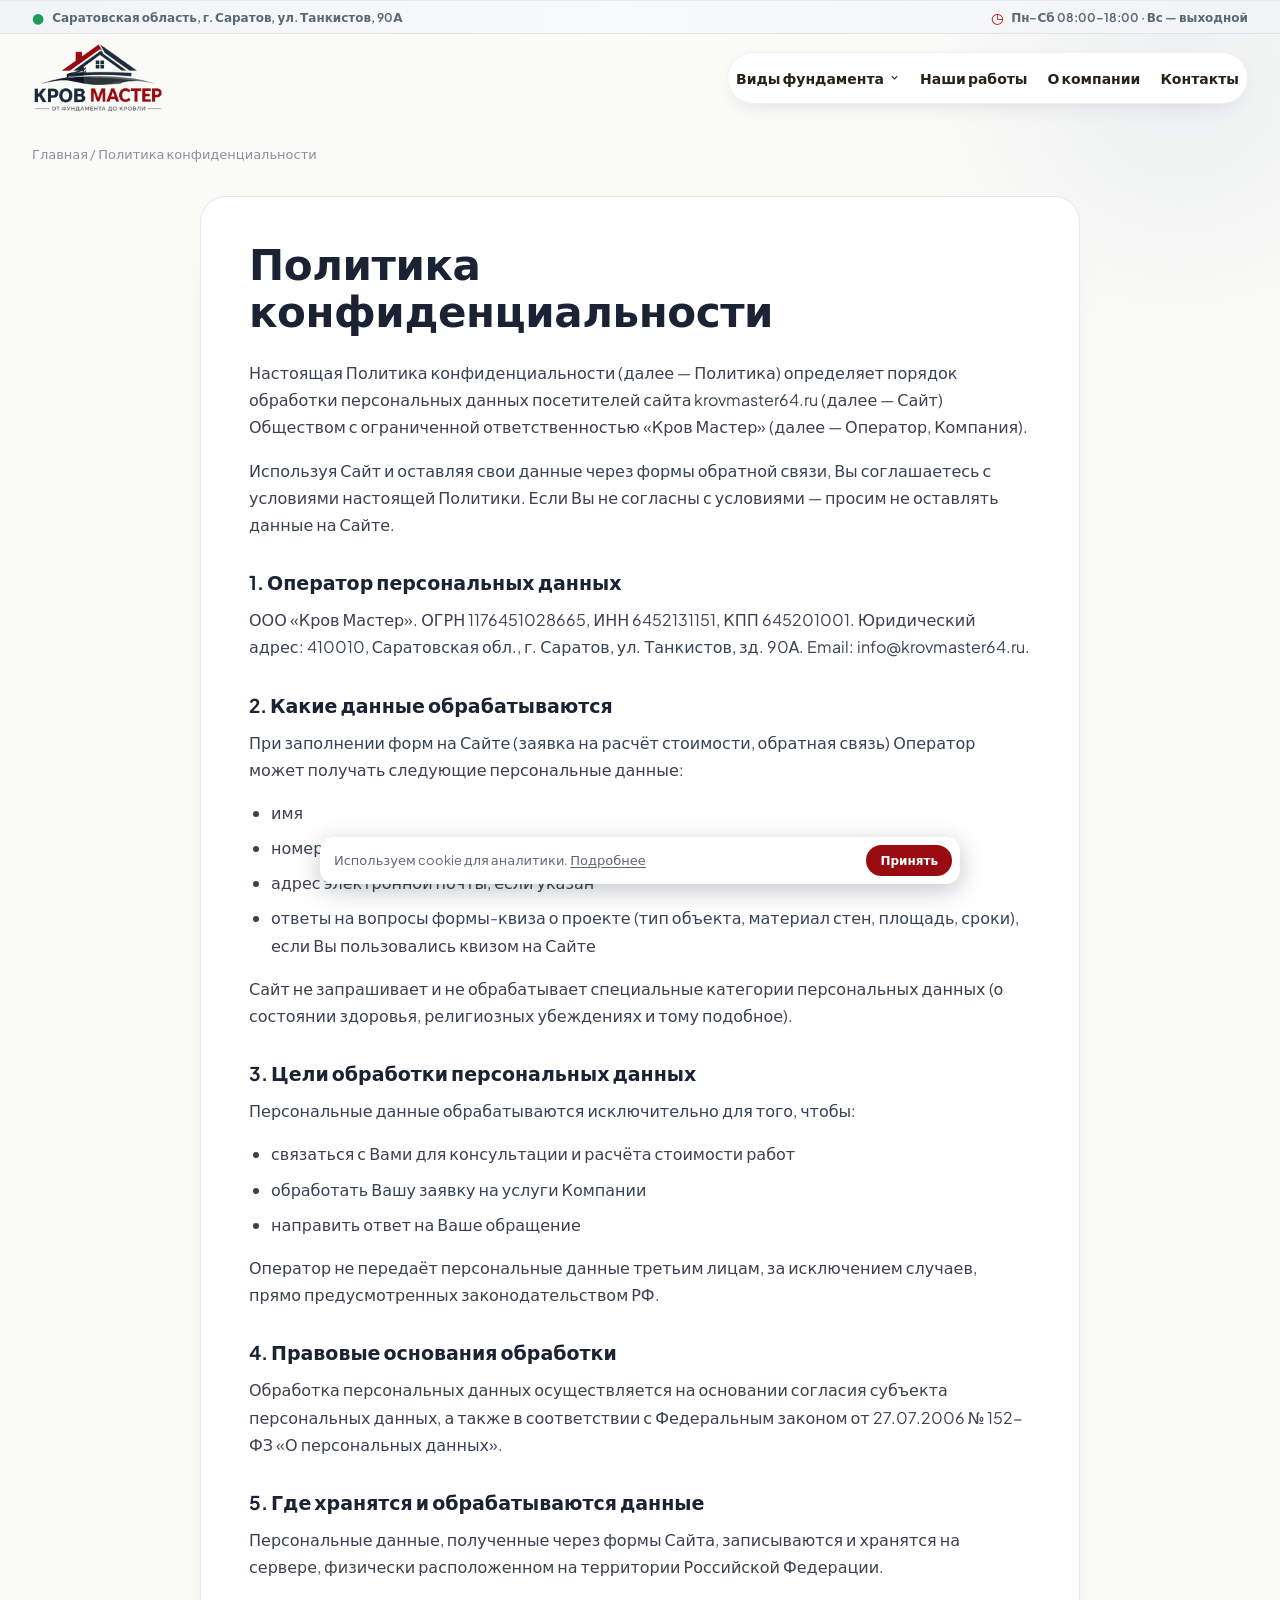
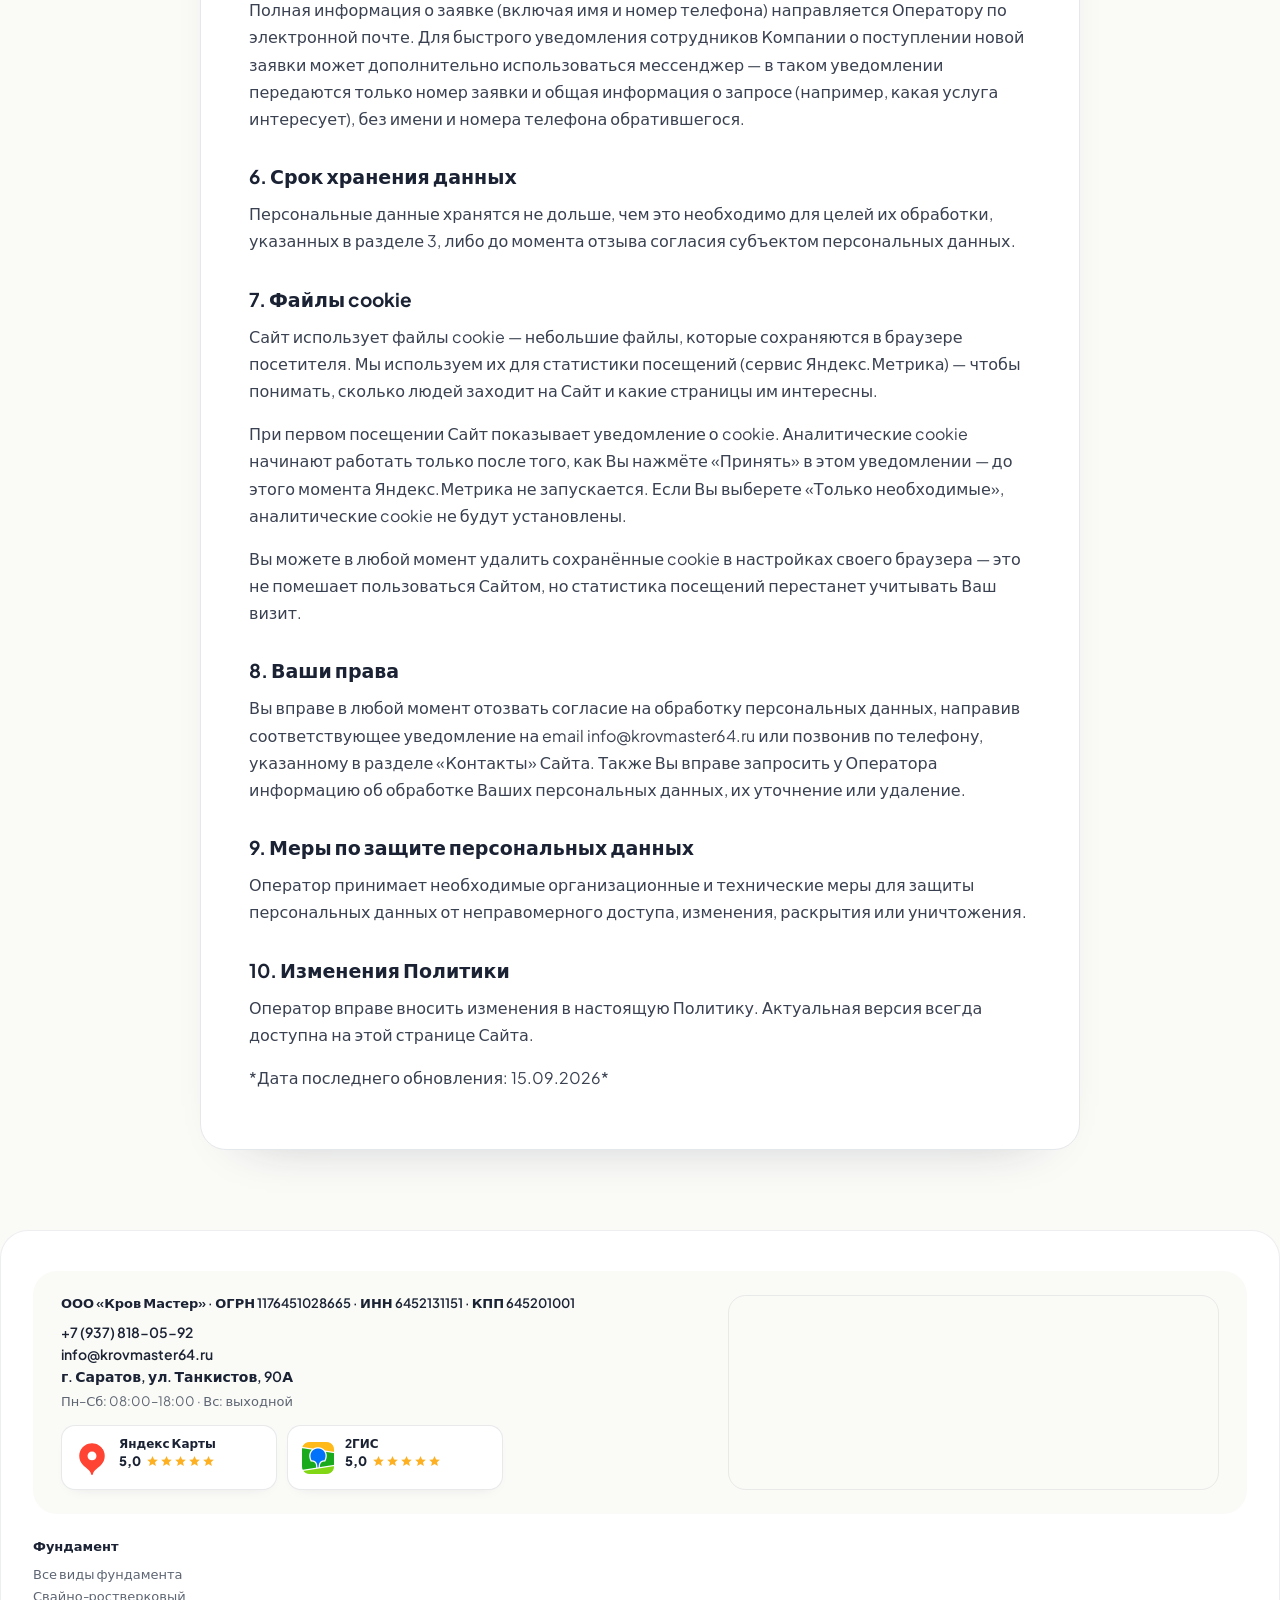
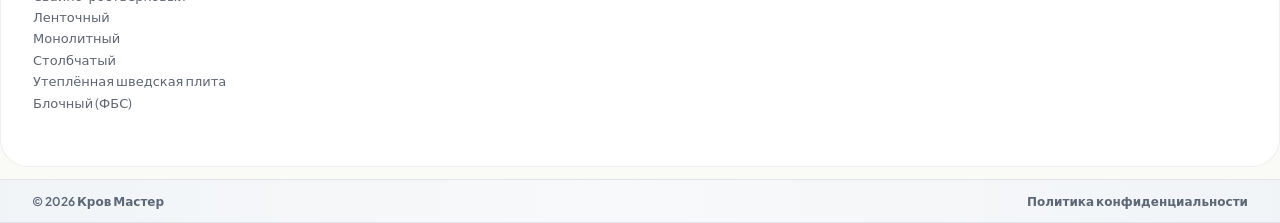
==== politika-konfidencialnosti/index.html @ d2504593 "Показать одностраничный лендинг" ====
<!doctype html>
<html lang="ru"><head><meta charset="utf-8">
<meta name="viewport" content="width=device-width, initial-scale=1">
<title>Политика конфиденциальности | Кров Мастер</title>
<meta name="description" content="Политика конфиденциальности сайта «Кров Мастер»: обработка персональных данных согласно 152-ФЗ «О персональных данных».">
<link rel="canonical" href="https://fundament-saratov.ru/politika-konfidencialnosti/">
<meta name="robots" content="noindex,follow">
<link rel="icon" href="/assets/favicon.png">
<link rel="stylesheet" href="/assets/fonts.css">
<script type="application/ld+json">{"@context": "https://schema.org", "@graph": [{"@type": "HomeAndConstructionBusiness", "@id": "https://krovmaster64.ru/#business", "name": "Кров Мастер", "legalName": "ООО «Кров Мастер»", "url": "https://krovmaster64.ru", "image": "https://krovmaster64.ru/assets/logo.png", "telephone": "+79378180592", "address": {"@type": "PostalAddress", "streetAddress": "ул. Танкистов, 90А", "addressLocality": "Саратов", "addressRegion": "Саратовская область", "postalCode": "410010", "addressCountry": "RU"}, "areaServed": [{"@type": "City", "name": "Саратов"}, {"@type": "City", "name": "Энгельс"}, {"@type": "AdministrativeArea", "name": "Саратовская область"}], "priceRange": "₽₽", "geo": {"@type": "GeoCoordinates", "latitude": 51.574918, "longitude": 46.02592}, "sameAs": ["https://yandex.ru/maps/org/krov_master/140335540246/reviews/", "https://2gis.ru/saratov/firm/70000001050272434/tab/reviews"], "aggregateRating": {"@type": "AggregateRating", "ratingValue": "5", "reviewCount": "3", "bestRating": "5"}, "openingHoursSpecification": [{"@type": "OpeningHoursSpecification", "dayOfWeek": ["Monday", "Tuesday", "Wednesday", "Thursday", "Friday", "Saturday"], "opens": "08:00", "closes": "18:00"}]}, {"@type": "WebPage", "name": "Политика конфиденциальности", "description": "Политика конфиденциальности сайта «Кров Мастер»: обработка персональных данных согласно 152-ФЗ «О персональных данных».", "url": "https://krovmaster64.ru/politika-konfidencialnosti/", "about": {"@id": "https://krovmaster64.ru/#business"}}, {"@type": "BreadcrumbList", "itemListElement": [{"@type": "ListItem", "position": 1, "name": "Главная", "item": "https://krovmaster64.ru/"}, {"@type": "ListItem", "position": 2, "name": "Политика конфиденциальности", "item": "https://krovmaster64.ru/politika-konfidencialnosti/"}]}]}</script>
<style>
  * { box-sizing: border-box; }
  html { overflow-x:hidden; }
  body { margin: 0; font-family: 'Plus Jakarta Sans', system-ui, sans-serif; background:#FAFAF7; overflow-x:hidden; position:relative; }
  a { color: #980B11; text-decoration: none; transition: color .15s ease; }
  a:hover { color: #6e090d; }
  img { max-width: 100%; }
  .reveal { opacity:0; transform:translateY(18px); transition:opacity .6s ease, transform .6s ease; }
  .reveal.is-visible { opacity:1; transform:translateY(0); }
  .wrap { max-width: 1280px; margin: 0 auto; padding: 0 32px; }
  header { position: relative; }
  .header-inner { display:flex; align-items:center; justify-content:space-between; padding:22px 0; flex-wrap:wrap; gap:16px; }
  .logo img { height:80px; width:auto; display:block; }
  .nav-pill { display:flex; align-items:center; gap:8px; background:#fff; padding:8px; border-radius:999px; box-shadow:0 8px 24px -12px rgba(28,43,62,0.18); border:1px solid rgba(28,43,62,0.06); flex-wrap:wrap; }
  .nav-links { display:flex; align-items:center; gap:22px; padding:0 18px; font-size:15px; font-weight:600; color:#2A2118; }
  .nav-links a { color:#2A2118; }
  .nav-links a.active { color:#980B11; }
  .nav-item { position:relative; padding:8px 0; }
  .nav-item > .nav-top { display:flex; align-items:center; gap:5px; cursor:default; }
  .nav-item > .nav-top svg { transition:transform .15s; }
  .nav-item:hover > .nav-top svg { transform:rotate(180deg); }
  .nav-item .dropdown { display:none; position:absolute; top:100%; margin-top:8px; left:0; background:#fff; border-radius:1.1rem; padding:10px; box-shadow:0 20px 44px -20px rgba(28,43,62,0.35); border:1px solid rgba(28,43,62,0.06); z-index:30; min-width:240px; flex-direction:column; gap:2px; }
  .nav-item::after { content:""; position:absolute; top:100%; left:0; right:0; height:8px; }
  .nav-item:hover .dropdown { display:flex; }
  .nav-item .dropdown a { padding:10px 14px; border-radius:0.7rem; font-size:14px; font-weight:500; white-space:nowrap; }
  .nav-item .dropdown a:hover { background:#F4F5F7; color:#980B11; }
  .nav-item .dropdown.wide { display:none; grid-template-columns:repeat(2, minmax(0,1fr)); min-width:440px; }
  .nav-item:hover .dropdown.wide { display:grid; }
  .cta-pill { background:#980B11; color:#fff; padding:12px 22px; border-radius:999px; font-size:14px; font-weight:700; border:none; cursor:pointer; font-family:inherit; transition:transform .15s ease, box-shadow .15s ease; }
  .cta-pill:hover { transform:translateY(-2px); box-shadow:0 10px 20px -8px rgba(152,11,17,0.5); color:#fff; }
  .cta-pill .cta-short-text { display:none; }
  .max-pill { display:inline-flex; align-items:center; justify-content:center; flex:0 0 auto; width:42px; height:42px; padding:4px; border:1px solid rgba(28,43,62,.12); border-radius:999px; background:#fff; text-decoration:none; box-shadow:0 7px 18px rgba(28,43,62,.10); transition:transform .15s ease,box-shadow .15s ease; }
  .max-pill img { display:block; width:34px; height:34px; border-radius:50%; }
  .max-pill:hover { transform:translateY(-2px); box-shadow:0 10px 22px rgba(71,26,255,.20); }
  .bg-blob { position:absolute; top:-180px; right:-160px; width:520px; height:520px; border-radius:999px; background:radial-gradient(circle, rgba(28,78,152,0.06), transparent 70%); pointer-events:none; z-index:-1; }

  .mobile-menu-btn { display:none; align-items:center; justify-content:center; width:46px; height:46px; border-radius:999px; background:#fff; border:1px solid rgba(28,43,62,0.1); box-shadow:0 8px 24px -12px rgba(28,43,62,0.18); color:#1A2233; cursor:pointer; flex-shrink:0; }
  .mobile-menu-btn .icon-close { display:none; }
  .mobile-menu-btn.open .icon-burger { display:none; }
  .mobile-menu-btn.open .icon-close { display:block; }
  .mobile-menu { display:none; }
  .mobile-menu.open { display:block; }
  .mobile-menu-inner { background:#fff; border-radius:1.25rem; margin-top:12px; padding:10px; box-shadow:0 20px 44px -20px rgba(28,43,62,0.35); border:1px solid rgba(28,43,62,0.06); max-height:70vh; overflow-y:auto; }
  .mobile-menu-inner > a { display:block; padding:14px 16px; font-size:15px; font-weight:600; color:#1A2233; border-radius:0.8rem; }
  .mobile-menu-inner > a.active { color:#980B11; }
  .mobile-menu-inner details { border-radius:0.8rem; }
  .mobile-menu-inner summary { display:flex; align-items:center; justify-content:space-between; padding:14px 16px; font-size:15px; font-weight:600; color:#1A2233; cursor:pointer; list-style:none; }
  .mobile-menu-inner summary::-webkit-details-marker { display:none; }
  .mobile-menu-inner summary svg { transition:transform .15s; flex-shrink:0; }
  .mobile-menu-inner details[open] summary svg { transform:rotate(180deg); }
  .mobile-submenu { display:flex; flex-direction:column; padding:0 8px 8px 16px; }
  .mobile-submenu a { display:block; padding:11px 12px; font-size:14px; font-weight:500; color:#5D6572; border-radius:0.7rem; }
  .mobile-submenu a.active { color:#980B11; }
  .mobile-cta { display:block; margin-top:8px; padding:14px 16px; text-align:center; background:#980B11; color:#fff; border-radius:0.8rem; font-size:15px; font-weight:700; }
  .mobile-max-cta { display:flex; align-items:center; justify-content:center; gap:9px; margin-top:8px; padding:11px 16px; text-align:center; background:#1C2B3E; color:#fff; border-radius:.8rem; font-size:15px; font-weight:700; }
  .mobile-max-cta img { width:30px; height:30px; border-radius:50%; }
  footer.wrap { background:#fff; border:1px solid rgba(28,43,62,0.08); border-radius:2rem; padding:40px 32px 24px; margin-top:80px; margin-bottom:0; max-width:1280px; }
  .footer-cols { display:grid; grid-template-columns:repeat(4, minmax(0,1fr)); gap:28px 24px; margin-bottom:28px; }
  .footer-col h4 { font-size:13px; font-weight:700; color:#1A2233; margin:0 0 10px; }
  .footer-col a { display:block; font-size:13px; line-height:1.65; color:#5D6572; text-decoration:none; }
  .footer-col a:hover { color:#980B11; }
  .footer-card { display:grid; grid-template-columns:1.3fr 1fr; gap:28px; align-items:stretch; background:#FAFAF7; border-radius:1.5rem; padding:24px 28px; margin-bottom:24px; }
  .footer-card-info .req { font-size:13px; font-weight:600; color:#1A2233; margin:0 0 12px; }
  .footer-card-info .contact-line { display:block; font-size:14px; font-weight:600; color:#1A2233; margin-bottom:4px; text-decoration:none; }
  .footer-card-info .contact-line:hover { color:#980B11; }
  .max-contact-line { display:inline-flex; align-items:center; gap:9px; min-height:38px; margin-top:8px; padding:6px 13px 6px 7px; border:1px solid #DDE2E7; border-radius:999px; background:#fff; color:#1A2233; font-size:13px; font-weight:750; text-decoration:none; }
  .max-contact-line img { display:block; width:28px; height:28px; border-radius:50%; }
  .max-contact-line:hover { border-color:#AEB7C1; color:#1A2233; transform:translateY(-1px); }
  .footer-card-info .hours { font-size:13px; color:#5D6572; margin-top:8px; }
  .footer-contact-cta { display:inline-flex; align-items:center; justify-content:center; min-height:48px; margin-top:18px; padding:0 24px; border:0; border-radius:999px; background:#980B11; color:#fff; font-size:14px; font-weight:750; font-family:inherit; cursor:pointer; box-shadow:0 12px 24px -14px rgba(152,11,17,.55); transition:transform .15s ease, box-shadow .15s ease; }
  .footer-contact-cta:hover { transform:translateY(-2px); box-shadow:0 16px 28px -14px rgba(152,11,17,.7); }
  .contacts-footer-only footer.wrap { margin-top:34px; }
  .footer-map { border-radius:1.1rem; overflow:hidden; min-height:150px; border:1px solid rgba(28,43,62,0.08); }
  .footer-map iframe { width:100%; height:100%; min-height:150px; border:0; display:block; border-radius:1.1rem; }
  .footer-bottom { width:100%; margin-top:12px; background:linear-gradient(90deg,#F1F4F7 0%,#F8F9FA 48%,#F1F4F7 100%); border-top:1px solid #E1E5E9; border-bottom:1px solid #E1E5E9; color:#5D6877; font-size:12px; font-weight:650; }
  .footer-bottom-inner { display:flex; align-items:center; justify-content:space-between; flex-wrap:wrap; gap:12px; min-height:42px; padding-top:10px; padding-bottom:10px; }
  .footer-bottom a { color:#5D6877; }
  .footer-bottom a:hover { color:#980B11; }

  .trust-chips { display:flex; flex-wrap:wrap; gap:10px; margin-top:14px; }
  .trust-chip { display:inline-flex; align-items:center; gap:10px; background:#fff; border:1px solid rgba(28,43,62,0.1); border-radius:14px; padding:9px 16px; color:#1A2233; box-shadow:0 6px 16px -12px rgba(28,43,62,0.18); transition:transform .15s ease, border-color .15s ease, box-shadow .15s ease; }
  .trust-chip:hover { transform:translateY(-2px); border-color:rgba(28,43,62,0.22); box-shadow:0 10px 22px -14px rgba(28,43,62,0.25); color:#1A2233; }
  .trust-chip .tc-icon { flex-shrink:0; display:flex; }
  .trust-chip .tc-info { display:flex; flex-direction:column; gap:3px; }
  .trust-chip .tc-stars { display:flex; gap:1px; color:#FDB022; }
  .trust-chip .tc-rating { font-size:12.5px; color:#5D6572; white-space:nowrap; }
  .trust-chip .tc-rating b { color:#1A2233; font-weight:800; font-size:13px; }
  .footer-card-info .trust-chips { margin-top:16px; }

  .home-section { padding:56px 0; }
  .home-section h2 { font-size:32px; color:#1A2233; margin:0 0 10px; font-weight:800; text-align:center; }
  .home-section > p { color:#5D6572; font-size:16px; margin:0 0 32px; text-align:center; }
  .home-section .hero-actions { justify-content:center; margin-top:24px; }
  .adv-grid { grid-template-columns:repeat(3, minmax(0,1fr)); }
  .steps { display:grid; grid-template-columns:repeat(5, minmax(0,1fr)); gap:16px; }
  .step { background:#fff; border-radius:1.5rem; padding:22px 18px; box-shadow:0 16px 36px -24px rgba(28,43,62,0.25); border:1px solid rgba(28,43,62,0.05); }
  .step-num { font-size:26px; font-weight:800; color:#980B11; margin-bottom:8px; }
  .step-title { font-weight:700; color:#1A2233; font-size:15px; margin-bottom:6px; }
  .step-desc { color:#5D6572; font-size:13px; line-height:1.5; }
  .home-faq .faq-item { max-width:800px; margin-left:auto; margin-right:auto; }
  @media (max-width:1100px) { .adv-grid { grid-template-columns:repeat(2, minmax(0,1fr)); } .steps { grid-template-columns:repeat(3, minmax(0,1fr)); } }
  @media (max-width:560px) { .adv-grid { grid-template-columns:1fr; } .steps { grid-template-columns:1fr; } }

  .reviews-section { padding:24px 0 8px; }
  .reviews-section h2 { font-size:26px; color:#1A2233; font-weight:800; margin:0 0 8px; }
  .reviews-section .lead { margin-bottom:24px; }
  .reviews-grid { display:grid; grid-template-columns:repeat(3, minmax(0,1fr)); gap:20px; }
  .review-card { background:#fff; border-radius:1.5rem; padding:24px; box-shadow:0 16px 36px -24px rgba(28,43,62,0.25); display:flex; flex-direction:column; gap:12px; }
  .review-stars { display:flex; gap:2px; color:#FDB022; }
  .review-text { font-size:14.5px; line-height:1.65; color:#3A4150; margin:0; flex:1; }
  .review-meta { font-size:12.5px; color:#8991A0; }
  .review-meta a { color:#8991A0; text-decoration:underline; }
  .review-meta a:hover { color:#980B11; }

  .review-bottom { display:flex; flex-direction:column; gap:8px; margin-top:auto; padding:12px; border:0; border-radius:14px; background:#F4F6F8; }
  .review-rating-line { display:flex; align-items:center; justify-content:space-between; flex-wrap:nowrap; gap:8px; }
  .review-rating-line .review-stars { display:flex; flex:0 0 auto; }
  .review-meta { display:flex; flex-direction:row; align-items:center; justify-content:space-between; flex-wrap:wrap; gap:6px 12px; font-size:12.5px; color:#8991A0; }
  .review-author-row { display:flex; align-items:center; flex-wrap:wrap; gap:8px; }
  .review-date { display:block; color:#8991A0; font-size:11px; }
  .review-source { display:inline-flex; align-items:center; gap:6px; padding:0; border:0; background:transparent; color:#667080; font-size:11px; font-weight:700; line-height:1; text-decoration:none; white-space:nowrap; }
  .review-source::before { content:""; width:22px; height:22px; flex:0 0 22px; background-position:center; background-repeat:no-repeat; background-size:contain; }
  .review-source[href*="yandex.ru"]::before { background-image:url("/assets/yandex-maps.svg"); }
  .review-source[href*="2gis.ru"]::before { background-image:url("/assets/2gis.png"); }
  @media (max-width:900px) { .footer-cols { grid-template-columns:repeat(2, minmax(0,1fr)); } .footer-card { grid-template-columns:1fr; } .reviews-grid { grid-template-columns:1fr; } }
  @media (max-width:520px) { .footer-cols { grid-template-columns:1fr; } }

  .breadcrumb { font-size:13px; color:#8991A0; margin-top:24px; }
  .breadcrumb a { color:#8991A0; }
  .breadcrumb a:hover { color:#980B11; }

  .svc-hero { display:flex; gap:48px; padding:32px 0 56px; align-items:center; flex-wrap:wrap; }
  .svc-hero-copy { flex:1 1 440px; }

  .home-hero-full { position:relative; width:100%; height:640px; overflow:hidden; display:flex; align-items:center; }
  .home-hero-full .hhf-bg { position:absolute; inset:0; width:100%; height:100%; object-fit:cover; margin:0; }
  .home-hero-full .hhf-scrim { position:absolute; inset:0; background:linear-gradient(100deg, rgba(20,27,38,0.94) 0%, rgba(20,27,38,0.82) 32%, rgba(20,27,38,0.35) 62%, rgba(20,27,38,0.05) 85%); }
  .home-hero-full .hhf-inner { position:relative; z-index:2; max-width:1280px; margin:0 auto; padding:0 32px; width:100%; }
  .home-hero-full .badge { background:rgba(255,255,255,0.12); border:1px solid rgba(255,255,255,0.25); color:#fff; box-shadow:none; }
  .home-hero-full h1 { color:#fff; font-size:52px; max-width:640px; }
  .home-hero-full .lead { color:rgba(255,255,255,0.78); max-width:460px; }
  .home-hero-full .hero-actions { margin-bottom:24px; }
  .home-hero-full .btn-primary { background:#980B11; box-shadow:0 16px 30px -12px rgba(152,11,17,0.5); }
  .home-hero-full .btn-secondary { background:rgba(255,255,255,0.1); color:#fff; border:1px solid rgba(255,255,255,0.35); }
  .home-hero-full .btn-secondary:hover { border-color:#fff; color:#fff; }
  .home-hero-full .trust-chip { background:rgba(255,255,255,0.1); border:1px solid rgba(255,255,255,0.25); color:#fff; box-shadow:none; }
  .home-hero-full .trust-chip:hover { border-color:rgba(255,255,255,0.4); box-shadow:none; color:#fff; }
  .home-hero-full .trust-chip .tc-rating { color:rgba(255,255,255,0.75); }
  .home-hero-full .trust-chip .tc-rating b { color:#fff; }
  @media (max-width:900px) { .home-hero-full h1 { font-size:38px; } }
  @media (max-width:700px) {
    .home-hero-full { height:auto; }
    .home-hero-full .hhf-inner { padding:40px 20px; }
    .home-hero-full .hhf-scrim { background:linear-gradient(180deg, rgba(20,27,38,0.55) 0%, rgba(20,27,38,0.88) 42%, rgba(20,27,38,0.97) 100%); }
    .home-hero-full h1 { max-width:100%; }
    .home-hero-full .lead { max-width:100%; }
  }
  .services { padding:70px 0 90px; }
  .services h2 { font-size:32px; color:#1A2233; margin:0 0 10px 0; font-weight:800; text-align:center; }
  .services > p { color:#5D6572; font-size:16px; margin:0 0 36px; text-align:center; }
  .cards { display:grid; grid-template-columns:repeat(4, minmax(0,1fr)); gap:20px; }
  .card { background:#fff; border-radius:1.75rem; padding:28px 24px; min-height:184px; display:flex; flex-direction:column; justify-content:space-between; box-shadow:0 16px 40px -24px rgba(28,43,62,0.25); border:1px solid rgba(28,43,62,0.05); }
  a.card { color:inherit; transition:transform .15s ease, box-shadow .15s ease; }
  a.card:hover { transform:translateY(-3px); box-shadow:0 20px 46px -20px rgba(28,43,62,0.32); color:inherit; }
  .icon-box { width:44px; height:44px; border-radius:14px; display:flex; align-items:center; justify-content:center; }
  .card-title { font-weight:700; color:#1A2233; font-size:17px; margin-bottom:4px; }
  .card-desc { color:#5D6572; font-size:13px; }
  @media (max-width:900px) { .cards { grid-template-columns:repeat(2, minmax(0,1fr)); } }
  @media (max-width:560px) { .cards { grid-template-columns:1fr; } }
  .badge { display:inline-flex; align-items:center; gap:8px; padding:8px 18px; border-radius:999px; background:#fff; box-shadow:0 6px 16px -8px rgba(28,43,62,0.15); font-size:13px; font-weight:700; color:#980B11; margin-bottom:22px; }
  h1 { font-size:42px; line-height:1.12; color:#1A2233; font-weight:800; margin:0 0 18px 0; letter-spacing:-0.01em; }
  .lead { font-size:17px; line-height:1.6; color:#5D6572; max-width:480px; margin:0 0 28px 0; }
  .svc-hero-media { flex:1 1 380px; }
  .photo-card { padding:10px; background:#fff; border-radius:2rem; box-shadow:0 30px 60px -24px rgba(28,43,62,0.25); }
  .photo-card img { border-radius:calc(2rem - 6px); width:100%; height:320px; object-fit:cover; display:block; }
  .hero-actions { display:flex; align-items:center; gap:16px; flex-wrap:wrap; }
  .btn-primary { display:flex; align-items:center; gap:12px; background:#1C2B3E; color:#fff; border:none; padding:16px 30px; border-radius:999px; font-size:16px; font-weight:700; font-family:inherit; cursor:pointer; box-shadow:0 16px 30px -12px rgba(28,43,62,0.4); transition:transform .15s ease, box-shadow .15s ease; }
  .btn-primary:hover { transform:translateY(-2px); box-shadow:0 20px 36px -14px rgba(28,43,62,0.5); color:#fff; }
  .btn-secondary { display:flex; align-items:center; gap:10px; background:#fff; color:#1A2233; border:1px solid rgba(28,43,62,0.12); padding:16px 26px; border-radius:999px; font-size:16px; font-weight:600; font-family:inherit; cursor:pointer; transition:transform .15s ease, border-color .15s ease; }
  .btn-secondary:hover { transform:translateY(-2px); border-color:#980B11; color:#1A2233; }

  .content { max-width:800px; margin:0 auto; padding:8px 0 40px; }
  .content h2 { font-size:26px; color:#1A2233; font-weight:800; margin:44px 0 16px; }
  .content h3 { font-size:19px; color:#1A2233; font-weight:700; margin:32px 0 12px; }
  .content p { font-size:16px; line-height:1.7; color:#3A4150; margin:0 0 16px; }
  .content b { color:#1A2233; }
  .content ol, .content ul { padding-left:22px; margin:0 0 16px; }
  .content li { font-size:16px; line-height:1.7; color:#3A4150; margin-bottom:8px; }

  .tbl-wrap { overflow-x:auto; margin:0 0 20px; border-radius:1rem; box-shadow:0 12px 30px -20px rgba(28,43,62,0.3); }
  table { width:100%; border-collapse:collapse; background:#fff; font-size:15px; }
  th { background:#1C2B3E; color:#fff; text-align:left; padding:12px 16px; font-weight:600; }
  td { padding:11px 16px; border-bottom:1px solid rgba(28,43,62,0.08); color:#3A4150; }
  tr:last-child td { border-bottom:none; }

  .faq-item { background:#fff; border-radius:1.1rem; padding:20px 24px; margin-bottom:12px; box-shadow:0 10px 26px -20px rgba(28,43,62,0.25); transition:transform .15s ease, box-shadow .15s ease; }
  .faq-item:hover { transform:translateY(-2px); box-shadow:0 14px 30px -18px rgba(28,43,62,0.35); }
  .faq-q { font-weight:700; color:#1A2233; margin-bottom:6px; font-size:16px; }
  .faq-a { color:#5D6572; font-size:15px; line-height:1.6; }

  .subpage-links { display:flex; flex-wrap:wrap; gap:12px; margin:0 0 8px; }
  .subpage-links a { display:inline-flex; align-items:center; background:#fff; border:1px solid rgba(28,43,62,0.12); border-radius:999px; padding:12px 22px; font-size:14px; font-weight:600; color:#1A2233; box-shadow:0 8px 20px -16px rgba(28,43,62,0.3); transition:transform .15s ease, border-color .15s ease, color .15s ease; }
  .subpage-links a:hover { border-color:#980B11; color:#980B11; transform:translateY(-2px); }

  .dir-switch { display:flex; flex-wrap:wrap; gap:10px; margin:22px 0 0; }
  .dir-switch a { padding:11px 20px; border-radius:999px; font-size:14px; font-weight:700; border:1px solid #E3E5E8; background:#fff; color:#1C2B3E; }
  .dir-switch a:hover { border-color:#980B11; color:#980B11; }
  .dir-switch a.active { background:#980B11; border-color:#980B11; color:#fff; }
  .dir-switch a.active:hover { color:#fff; }

  .cta-strip { background:#1C2B3E; border-radius:2rem; padding:40px 44px; margin:48px 0 0; display:flex; align-items:center; justify-content:space-between; gap:24px; flex-wrap:wrap; }
  .cta-strip h3 { color:#fff; font-size:22px; margin:0 0 6px; }
  .cta-strip p { color:rgba(246,241,232,0.7); margin:0; font-size:14px; }
  .cta-strip .btn-primary { background:#980B11; box-shadow:0 16px 30px -12px rgba(152,11,17,0.5); }
  .cta-strip .btn-primary:hover { box-shadow:0 20px 36px -14px rgba(152,11,17,0.55); }

  @media (max-width: 900px) {
    h1 { font-size:32px; }
  }
  @media (max-width: 900px) {
    .nav-links { display:none; }
    .mobile-menu-btn { display:flex; }
  }
  @media (max-width: 560px) {
    .content { padding:8px 4px 24px; }
  }

  .page-head { padding:32px 0 40px; max-width:640px; }
  .page-head .lead { margin-bottom:0; }

  .contact-grid { display:grid; grid-template-columns:1fr 1fr 1.1fr; gap:24px; align-items:start; margin-bottom:56px; }
  .info-card { background:#fff; border-radius:1.75rem; padding:32px 28px; box-shadow:0 16px 40px -24px rgba(28,43,62,0.25); border:1px solid rgba(28,43,62,0.05); display:flex; flex-direction:column; gap:22px; }
  .info-block .info-label { font-size:12px; text-transform:uppercase; letter-spacing:0.06em; color:#8991A0; margin-bottom:6px; font-weight:700; }
  .info-block .info-value { font-size:17px; font-weight:700; color:#1A2233; line-height:1.5; }
  .info-block .info-value a { color:#1A2233; }
  .info-block .info-value a:hover { color:#980B11; }

  .form-card { background:#1C2B3E; border-radius:1.75rem; padding:32px 28px; display:flex; flex-direction:column; gap:14px; }
  .form-card h3 { color:#fff; font-size:19px; margin:0 0 4px; }
  .form-card input[type=text], .form-card input[type=tel], .form-card select { width:100%; padding:15px 18px; border-radius:0.9rem; border:none; font-size:15px; font-family:inherit; background:#28374C; color:#fff; appearance:none; -webkit-appearance:none; }
  .form-card select { background-image:url("data:image/svg+xml,%3Csvg xmlns='http://www.w3.org/2000/svg' width='11' height='11' viewBox='0 0 24 24' fill='none' stroke='%238991A0' stroke-width='2.5'%3E%3Cpath d='M6 9l6 6 6-6'/%3E%3C/svg%3E"); background-repeat:no-repeat; background-position:right 18px center; padding-right:40px; }
  .form-card select option { color:#1A2233; }
  .form-card input::placeholder { color:#8991A0; }
  .form-card .field-label { color:#8991A0; font-size:12px; font-weight:700; margin:6px 0 -8px; text-transform:uppercase; letter-spacing:.03em; }
  .quiz-note { color:#5D6572; font-size:16px; text-align:center; max-width:520px; margin:0 auto 28px; }
  .reviews-grid.single-review { display:flex; justify-content:center; }
  .reviews-grid.single-review .review-card { max-width:520px; }
  .landing-header-inner { display:flex; align-items:center; justify-content:space-between; padding:22px 0; }
  .landing-header-inner .logo { order:0; }
  .landing-header-call { padding:12px 22px; font-size:14px; order:1; }
  .landing-footer { padding:40px 0 110px; border-top:1px solid rgba(28,43,62,0.08); margin-top:24px; }
  .landing-footer-inner { display:flex; flex-direction:column; align-items:center; gap:14px; text-align:center; }
  .landing-footer-brand { display:flex; align-items:center; gap:10px; font-weight:700; color:#1A2233; font-size:14px; }
  .landing-footer-brand img { height:36px; width:auto; }
  .landing-footer-contacts { display:flex; flex-wrap:wrap; gap:16px; justify-content:center; font-size:14px; color:#5D6572; }
  .landing-footer-contacts a { color:#1A2233; font-weight:700; text-decoration:none; }
  .landing-footer-legal { font-size:12px; color:#8991A0; max-width:560px; }
  .form-card .consent { display:flex; align-items:flex-start; gap:10px; font-size:12px; color:#8991A0; line-height:1.5; }
  .form-card .consent a { color:#C7CCD4; text-decoration:underline; }
  .form-card button { margin-top:4px; background:#980B11; color:#fff; border:none; padding:16px; border-radius:0.9rem; font-size:16px; font-weight:700; font-family:inherit; cursor:pointer; transition:transform .15s ease, box-shadow .15s ease; }
  .form-card button:hover { transform:translateY(-2px); box-shadow:0 12px 24px -12px rgba(152,11,17,0.5); }
  .form-card button:disabled { opacity:0.7; cursor:default; }
  .form-status { color:#fff; font-size:13px; margin:0; }
  .form-status.error { color:#FF8A80; }

  .map-frame { border-radius:1.75rem; overflow:hidden; box-shadow:0 16px 40px -24px rgba(28,43,62,0.25); margin-bottom:8px; }
  .map-frame iframe { width:100%; height:360px; border:0; display:block; }

  .gallery { display:grid; grid-template-columns:repeat(3, minmax(0,1fr)); gap:20px; max-width:1280px; margin:0 auto 40px; }
  .gallery-item { border-radius:1.5rem; overflow:hidden; box-shadow:0 16px 36px -24px rgba(28,43,62,0.3); position:relative; }
  .gallery-item img { width:100%; height:260px; object-fit:cover; display:block; transition:transform .3s ease; }
  .gallery-item:hover img { transform:scale(1.06); }
  .gallery-item .gallery-caption { position:absolute; left:0; right:0; bottom:0; padding:16px 18px; background:linear-gradient(0deg, rgba(15,20,28,0.75), transparent); color:#fff; font-size:14px; font-weight:600; }

  @media (max-width: 960px) {
    .contact-grid { grid-template-columns:1fr; }
    .gallery { grid-template-columns:repeat(2, minmax(0,1fr)); }
  }
  @media (max-width: 560px) {
    .gallery { grid-template-columns:1fr; }
  }

  /* Выбранный дизайн 28.08.2026: единая светлая система сайта */
  body { color:#1A2233; }
  header.wrap { max-width:1280px; }
  .header-info-bar { position:relative; z-index:1; display:flex; align-items:center; justify-content:space-between; gap:20px; min-height:34px; padding:7px 0; color:#5D6877; font-size:12px; font-weight:650; }
  .header-info-bar::before { content:""; position:absolute; z-index:-1; top:0; bottom:0; left:50%; width:100vw; transform:translateX(-50%); background:linear-gradient(90deg,#F1F4F7 0%,#F8F9FA 48%,#F1F4F7 100%); border-top:1px solid #E8EBEE; border-bottom:1px solid #E1E5E9; }
  .header-info-bar > div { display:flex; align-items:center; gap:8px; }
  .header-info-icon { color:#A90910; font-size:14px; line-height:1; }
  .header-address .header-info-icon { color:#1E9E5A; }
  @media(max-width:700px) { .header-info-bar { align-items:flex-start; flex-direction:column; gap:4px; padding:8px 0; font-size:11px; } }
  .header-inner { min-height:74px; padding:8px 0; flex-wrap:nowrap; }
  .logo img { width:132px; height:auto; }
  .nav-pill { flex-wrap:nowrap; }
  .nav-links { gap:20px; padding:0; font-size:14px; }
  .cta-pill { padding:14px 22px; font-size:14px; box-shadow:0 14px 26px -16px rgba(152,11,17,.7); }
  .btn-primary { background:#A90910; box-shadow:0 16px 30px -15px rgba(169,9,16,.7); }
  .btn-secondary { border-color:#D9DCE1; }

  .home-hero-full { width:min(1280px,calc(100% - 64px)); height:420px; min-height:420px; margin:14px auto 0; border:1px solid #E7E8EA; border-radius:32px; background:#fff; box-shadow:0 30px 70px -55px #1C2B3E; }
  .home-hero-full .hhf-bg-wrap { position:absolute; inset:0; overflow:hidden; border-radius:inherit; }
  .home-hero-full .hhf-bg { position:absolute; right:0; top:50%; left:auto; width:auto; height:500px; transform:translateY(-50%); object-fit:contain; object-position:right center; -webkit-mask-image:linear-gradient(90deg,transparent 0%,rgba(0,0,0,.12) 7%,rgba(0,0,0,.5) 17%,#000 31%); mask-image:linear-gradient(90deg,transparent 0%,rgba(0,0,0,.12) 7%,rgba(0,0,0,.5) 17%,#000 31%); }
  .home-hero-full .hhf-scrim { position:absolute; inset:0; background:linear-gradient(90deg,#fff 0%,#fff 21%,rgba(255,255,255,.98) 31%,rgba(255,255,255,.87) 39%,rgba(255,255,255,.62) 47%,rgba(255,255,255,.32) 55%,rgba(255,255,255,.1) 62%,transparent 69%); }
  .home-hero-full .hhf-inner { position:relative; z-index:2; width:100%; height:100%; max-width:none; margin:0; padding:24px 48px; }
  .home-hero-full .badge { margin-bottom:15px; padding:0; background:transparent; border:0; box-shadow:none; color:#980B11; }
  .badge-dot { width:9px; height:9px; border-radius:50%; background:#A90910; }
  .home-hero-full h1 { width:570px; max-width:570px; margin:0 0 15px; color:#1A2233; font-size:clamp(36px,3.2vw,44px); line-height:1.04; letter-spacing:-.035em; }
  .home-hero-full .lead { max-width:570px; margin:0; color:#5D6572; font-size:16px; line-height:1.5; }
  .home-hero-full .hero-actions { margin:22px 0 0; }
  .home-hero-full .btn-primary { background:#A90910; }
  .home-hero-full .btn-secondary { background:#fff; color:#1A2233; border:1px solid #D9DCE1; }
  .home-hero-full .btn-secondary:hover { background:#1C2B3E; color:#fff; border-color:#1C2B3E; }
  .home-hero-full .trust-chips { position:absolute; right:28px; bottom:24px; margin:0; }
  .trust-chip { min-width:216px; display:grid; grid-template-columns:34px auto; column-gap:10px; padding:10px 13px; border-radius:14px; }
  .trust-chip .tc-icon { grid-row:1/3; width:34px; height:34px; overflow:hidden; border-radius:10px; }
  .trust-chip .tc-icon img { display:block; width:100%; height:100%; object-fit:contain; }
  .trust-chip .tc-info { gap:2px; }
  .trust-chip .tc-source { color:#1A2233; font-size:12px; font-weight:750; }
  .trust-chip .tc-rating { display:flex; align-items:center; gap:5px; color:#1A2233; }
  .trust-chip .tc-stars { color:#FDB022; }
  .home-hero-full .trust-chip { background:#fff; border:1px solid #E5E6E8; color:#1A2233; box-shadow:0 10px 26px -22px #1C2B3E; }
  .home-hero-full .trust-chip .tc-rating,.home-hero-full .trust-chip .tc-rating b { color:#1A2233; }
  .home-quick { position:relative; z-index:4; width:min(1180px,calc(100% - 96px)); margin:-18px auto 0; display:grid; grid-template-columns:repeat(4,1fr); overflow:hidden; border:1px solid #E7E8EA; border-radius:22px; background:#fff; box-shadow:0 24px 50px -35px rgba(28,43,62,.45); }
  .home-quick > div { padding:21px 24px; border-right:1px solid #ECEEF0; }
  .home-quick > div:last-child { border:0; }
  .home-quick b { display:block; margin-bottom:4px; font-size:19px; }
  .home-quick span { color:#6F7783; font-size:12px; }

  .services,.home-section { padding-top:64px; padding-bottom:64px; }
  .card,.step,.review-card,.info-card,.form-card,.faq-item { border:1px solid #E9EAEC; box-shadow:0 18px 42px -32px rgba(28,43,62,.35); }
  .card { border-radius:20px; }
  .step,.review-card,.info-card,.form-card { border-radius:22px; }
  .svc-hero { margin:18px 0 50px; padding:42px; gap:42px; border:1px solid #E7E8EA; border-radius:30px; background:#fff; box-shadow:0 28px 60px -48px rgba(28,43,62,.5); }
  .svc-hero .badge { box-shadow:none; border:1px solid #ECEEF0; }
  .photo-card { padding:0; overflow:hidden; border-radius:24px; box-shadow:none; }
  .photo-card img { height:340px; border-radius:24px; }
  .content { max-width:880px; }
  .cta-strip { border-radius:28px; }
  footer.wrap { border-radius:28px; }

  @media(max-width:1100px) {
    .nav-links { gap:14px; font-size:13px; }
    .cta-pill { padding:12px 16px; }
    .home-hero-full .trust-chip { min-width:190px; }
  }
  @media(max-width:900px) {
    .header-inner { min-height:70px; }
    .home-hero-full { width:min(100% - 32px,1280px); height:760px; min-height:760px; align-items:flex-start; }
    .home-hero-full .hhf-bg { inset:auto 0 0; width:100%; height:55%; transform:none; object-fit:cover; object-position:center; -webkit-mask-image:linear-gradient(180deg,transparent,#000 28%); mask-image:linear-gradient(180deg,transparent,#000 28%); }
    .home-hero-full .hhf-scrim { background:linear-gradient(180deg,#fff 0%,#fff 43%,rgba(255,255,255,.94) 52%,rgba(255,255,255,.5) 67%,transparent 82%); }
    .home-hero-full .hhf-inner { padding:38px 34px; }
    .home-hero-full h1,.home-hero-full .lead { width:auto; max-width:620px; }
    .home-hero-full .trust-chips { position:absolute; left:34px; right:auto; bottom:24px; }
    .home-quick { grid-template-columns:1fr 1fr; width:calc(100% - 48px); margin-top:16px; }
    .home-quick > div:nth-child(2) { border-right:0; }
    .home-quick > div:nth-child(-n+2) { border-bottom:1px solid #ECEEF0; }
    .svc-hero { padding:30px; }
  }
  .lead-modal { position:fixed; inset:0; z-index:100; display:none; align-items:center; justify-content:center; padding:20px; }
  .lead-modal.is-open { display:flex; }
  .lead-modal-overlay { position:absolute; inset:0; background:rgba(15,20,28,0.6); }
  .lead-modal-panel { position:relative; z-index:1; width:100%; max-width:420px; max-height:90vh; overflow:auto; scrollbar-width:none; -ms-overflow-style:none; }
  .lead-modal-panel::-webkit-scrollbar { display:none; width:0; height:0; }
  .lead-modal-panel .form-card { border-radius:1.75rem; padding-top:32px; }
  .lead-modal-title { margin:0 42px 8px 0!important; color:#fff; font-size:21px!important; line-height:1.22; letter-spacing:-.015em; }
  .lead-modal-title span { display:block; white-space:nowrap; }
  .lead-modal-panel .lead-modal-close { position:absolute; top:10px; right:10px; width:38px; height:38px; border-radius:50%; border:none; background:transparent; color:#fff; font-size:30px; line-height:1; cursor:pointer; z-index:2; display:flex; align-items:center; justify-content:center; padding:0; }
  .lead-modal-panel .lead-modal-close:hover { background:rgba(255,255,255,0.1); }
  html.lead-modal-open, body.lead-modal-open { overflow:hidden; }

  @media(max-width:560px) {
    .wrap { padding-left:18px; padding-right:18px; }
    .logo img { width:118px; }
    .home-hero-full { min-height:820px; height:820px; border-radius:22px; }
    .home-hero-full .hhf-inner { padding:28px 22px; }
    .home-hero-full h1 { font-size:34px; }
    .home-hero-full .lead br { display:none; }
    .home-hero-full .hero-actions { display:grid; gap:10px; }
    .home-hero-full .hero-actions a { justify-content:center; width:100%; }
    .home-hero-full .trust-chips { left:22px; right:22px; display:grid; grid-template-columns:1fr; }
    .trust-chip { min-width:0; }
    .home-quick { width:calc(100% - 32px); }
    .home-quick > div { padding:17px 14px; }
    .services,.home-section { padding-top:48px; padding-bottom:48px; }
    .svc-hero { margin-top:12px; padding:24px 20px; border-radius:22px; }
    .lead-modal-title { font-size:19px!important; }
  }
  @media(max-width:380px) { .lead-modal-title { font-size:17px!important; } }

  /* Конверсионная переработка блоков ниже главного экрана */
  .section-kicker { display:inline-flex; align-items:center; gap:8px; margin-bottom:10px; color:#980B11; font-size:12px; font-weight:800; letter-spacing:.08em; text-transform:uppercase; }
  .section-kicker::before { content:""; width:7px; height:7px; border-radius:50%; background:#980B11; }
  .services h2,.home-section h2 { text-align:left; font-size:clamp(28px,3vw,38px); letter-spacing:-.03em; }
  .services > p,.home-section > p { max-width:660px; margin:0 0 30px; text-align:left; line-height:1.65; }
  .services { padding-bottom:48px; }
  .cards { gap:16px; }
  .card { min-height:205px; padding:24px; }
  .card .icon-box { width:46px; height:46px; }
  .card-title { font-size:18px; }
  .card-desc { margin-top:5px; line-height:1.5; }
  .card-link { display:inline-flex; align-items:center; gap:7px; margin-top:16px; color:#980B11; font-size:13px; font-weight:750; }
  .card-link span { transition:transform .18s ease; }
  a.card:hover .card-link span { transform:translateX(4px); }
  .section-panel { margin-top:24px; margin-bottom:24px; padding:48px; border:1px solid #E8E9EB; border-radius:28px; background:#fff; }
  .section-panel.home-section { padding-top:48px; padding-bottom:48px; }

  .conversion-band { display:flex; align-items:center; justify-content:space-between; gap:32px; margin:22px 0 58px; padding:36px 40px; overflow:hidden; position:relative; border-radius:28px; background:#1C2B3E; }
  .conversion-band::after { content:""; position:absolute; right:-70px; top:-120px; width:330px; height:330px; border-radius:50%; background:radial-gradient(circle,rgba(255,255,255,.1),transparent 67%); pointer-events:none; }
  .conversion-band > div { position:relative; z-index:1; }
  .conversion-band .section-kicker { color:#F3C8CA; }
  .conversion-band .section-kicker::before { background:#F3C8CA; }
  .conversion-band h2 { max-width:650px; margin:0 0 8px; color:#fff; font-size:clamp(25px,3vw,34px); line-height:1.15; letter-spacing:-.025em; }
  .conversion-band p { margin:0; color:#C9CFD7; line-height:1.6; }
  .conversion-actions { display:flex; flex-wrap:wrap; gap:12px; flex-shrink:0; }
  .conversion-band .btn-primary { white-space:nowrap; background:#A90910; }
  .conversion-band .btn-secondary { white-space:nowrap; background:transparent; border-color:rgba(255,255,255,.35); color:#fff; }

  .portfolio-mosaic { display:grid; grid-template-columns:1.15fr 1fr 1fr; grid-template-rows:1fr 1fr; gap:14px; height:440px; }
  .portfolio-mosaic .gallery-item:first-child { grid-row:1/3; }
  .portfolio-mosaic .gallery-item:first-child .gallery-caption { font-size:18px; padding:22px; }
  .portfolio-mosaic .gallery-item img { height:100%; }
  @media(max-width:900px) { .portfolio-mosaic { grid-template-columns:1fr 1fr; height:auto; } .portfolio-mosaic .gallery-item { height:230px; } .portfolio-mosaic .gallery-item:first-child { grid-column:1/3; grid-row:auto; height:330px; } }
  @media(max-width:560px) { .portfolio-mosaic { grid-template-columns:1fr; } .portfolio-mosaic .gallery-item,.portfolio-mosaic .gallery-item:first-child { grid-column:auto; height:245px; } }
  .portfolio-slider-wrap { position:relative; }
  .portfolio-slider { display:grid; grid-auto-flow:column; grid-auto-columns:calc((100% - 32px)/3); gap:16px; overflow:hidden; scroll-behavior:smooth; scroll-snap-type:x mandatory; }
  .portfolio-slide { scroll-snap-align:start; border-radius:20px; }
  .portfolio-slide img { height:315px; }
  .portfolio-arrow { position:absolute; z-index:3; top:50%; width:48px; height:48px; transform:translateY(-50%); border:1px solid #E2E4E7; border-radius:50%; background:#fff; color:#980B11; box-shadow:0 10px 30px rgba(28,43,62,.18); font-size:26px; line-height:1; cursor:pointer; }
  .portfolio-arrow:hover { background:#980B11; color:#fff; }
  .portfolio-arrow.prev { left:-18px; }
  .portfolio-arrow.next { right:-18px; }
  .portfolio-teaser .hero-actions { justify-content:flex-start; margin-top:18px; }
  .advantages .card { min-height:188px; }
  .reviews-section { padding-left:48px; padding-right:48px; }
  .review-card { border-radius:18px; }
  .process .steps { gap:12px; }
  .process .step { position:relative; overflow:hidden; min-height:180px; }
  .process .step-num { color:rgba(152,11,17,.22); font-size:38px; }
  .process .step-first { border-color:rgba(152,11,17,.28); background:linear-gradient(145deg,#fff 55%,#fff6f6); }
  .process .step-first .step-num { color:rgba(152,11,17,.32); }
  .process-step-cta { position:absolute; top:18px; right:18px; width:auto; padding:9px 12px; border:0; border-radius:999px; background:#A90910; color:#fff; font-family:inherit; font-size:11px; font-weight:800; line-height:1.2; cursor:pointer; }
  .process-step-cta:hover { background:#87070C; }
  .home-faq .faq-item { max-width:none; padding:22px 26px; border-radius:16px; }

  .service-proof { display:flex; flex-wrap:wrap; gap:8px; margin-top:22px; }
  .service-proof span { padding:8px 11px; border:1px solid #E5E7EA; border-radius:999px; background:#FAFAF7; color:#4E5765; font-size:12px; font-weight:650; }
  .content > h2 { padding-top:6px; font-size:30px; letter-spacing:-.025em; }
  .content > h2::after { content:""; display:block; width:48px; height:3px; margin-top:12px; border-radius:999px; background:#980B11; }
  .content .tbl-wrap { border:1px solid #E7E8EA; box-shadow:none; }
  .subpage-links a { padding:11px 18px; }

  .mobile-conversion-bar { display:none; }
  @media(max-width:900px) {
    .conversion-band { align-items:flex-start; flex-direction:column; }
    .portfolio-slider { grid-auto-columns:calc((100% - 16px)/2); }
    .section-panel,.reviews-section { padding-left:30px; padding-right:30px; }
  }
  @media(max-width:560px) {
    body { padding-bottom:70px; }
    body.service-page .svc-hero .hero-actions { display:none!important; }
    body.service-page footer.wrap { padding-left:16px; padding-right:16px; }
    body.service-page .footer-card { padding:18px; }
    body.service-page .footer-card-info .trust-chips { display:grid; grid-template-columns:repeat(2,minmax(0,1fr)); gap:7px; }
    body.service-page .footer-card-info .trust-chip { display:grid; min-width:0; grid-template-columns:26px minmax(0,1fr); gap:7px; padding:8px; }
    body.service-page .footer-card-info .trust-chip .tc-icon,body.service-page .footer-card-info .trust-chip .tc-icon svg,body.service-page .footer-card-info .trust-chip .tc-icon img { width:26px; height:26px; }
    body.service-page .footer-card-info .trust-chip .tc-rating { font-size:10px; }
    body.service-page .footer-card-info .trust-chip .tc-rating b { font-size:11px; }
    body.service-page .footer-card-info .trust-chip .tc-stars svg { width:11px; height:11px; }
    .services h2,.home-section h2 { font-size:29px; }
    .section-panel,.reviews-section { margin-left:-2px; margin-right:-2px; padding:30px 20px; border-radius:22px; }
    .conversion-band { margin:10px 0 42px; padding:28px 22px; border-radius:22px; }
    .conversion-actions { display:grid; width:100%; }
    .conversion-actions .btn-primary,.conversion-actions .btn-secondary { width:100%; justify-content:center; }
    .portfolio-slider { grid-auto-columns:86%; overflow-x:auto; scrollbar-width:none; }
    .portfolio-slider::-webkit-scrollbar { display:none; }
    .portfolio-slide img { height:245px; }
    .portfolio-arrow { width:42px; height:42px; }
    .portfolio-arrow.prev { left:-10px; }
    .portfolio-arrow.next { right:-10px; }
    .mobile-conversion-bar { position:fixed; left:10px; right:10px; bottom:10px; z-index:80; display:grid; grid-template-columns:.8fr 1.2fr; gap:8px; padding:8px; border:1px solid rgba(28,43,62,.1); border-radius:18px; background:rgba(255,255,255,.94); box-shadow:0 16px 40px rgba(28,43,62,.22); backdrop-filter:blur(14px); }
    .mobile-conversion-bar a,.mobile-conversion-bar button { display:flex; align-items:center; justify-content:center; min-height:46px; border:0; border-radius:12px; font-family:inherit; font-size:13px; font-weight:800; cursor:pointer; }
    .mobile-conversion-bar a { background:#F0F2F4; color:#1A2233; }
    .mobile-conversion-bar button { background:#A90910; color:#fff; }
    .footer-bottom { margin-bottom:94px; }
    .svc-hero .hero-actions { display:grid; width:100%; }
    .svc-hero .hero-actions > * { justify-content:center; width:100%; }
  }

  /* Выбранный блок услуг: две крупные карточки и шесть компактных */
  .services-head { display:flex; align-items:flex-end; justify-content:space-between; gap:32px; margin-bottom:28px; }
  .services-head h2 { max-width:760px; margin:0; }
  .services-head p { max-width:470px; margin:0; color:#667080; font-size:14px; line-height:1.6; }
  .services-bento { display:grid; grid-template-columns:.95fr 1.45fr; gap:14px; }
  .service-feature-grid { display:grid; grid-template-columns:1fr 1fr; gap:14px; }
  .service-feature { position:relative; min-height:510px; overflow:hidden; border-radius:22px; background:#1C2B3E; color:#fff; }
  .service-feature img { width:100%; height:100%; object-fit:cover; transition:transform .35s ease; }
  .service-feature:hover img { transform:scale(1.045); }
  .service-feature-shade { position:absolute; inset:0; background:linear-gradient(0deg,rgba(11,19,29,.96) 0%,rgba(11,19,29,.5) 38%,rgba(11,19,29,.04) 78%); }
  .service-feature-copy { position:absolute; left:24px; right:24px; bottom:22px; display:flex; flex-direction:column; align-items:flex-start; }
  .service-feature-copy small { color:#F2C4C7; font-size:11px; font-weight:800; }
  .service-feature-copy b { margin-top:7px; font-size:22px; }
  .service-feature-copy em { margin-top:5px; color:#E0E4E9; font-size:13px; font-style:normal; }
  .service-feature-copy i { margin-top:14px; color:#fff; font-size:12px; font-style:normal; font-weight:800; }
  .service-mini-grid { display:grid; grid-template-columns:1fr 1fr; gap:14px; }
  .service-mini { display:grid; grid-template-columns:112px 1fr 22px; align-items:center; gap:16px; min-height:160px; padding:12px; border:1px solid #E1E4E7; border-radius:20px; background:#fff; color:#1A2233; transition:transform .18s ease,border-color .18s ease,box-shadow .18s ease; }
  .service-mini:hover { transform:translateY(-2px); border-color:#C9CDD2; box-shadow:0 18px 35px -29px #1C2B3E; color:#1A2233; }
  .service-mini img { width:112px; height:136px; object-fit:cover; border-radius:14px; }
  .service-mini > span { display:flex; min-width:0; flex-direction:column; }
  .service-mini b { font-size:16px; line-height:1.25; }
  .service-mini small { margin-top:5px; color:#717A87; font-size:11px; line-height:1.4; }
  .service-mini em { margin-top:11px; color:#A90910; font-size:11px; font-style:normal; font-weight:800; }
  .service-mini > i { color:#A90910; font-size:16px; font-style:normal; transition:transform .18s ease; }
  .service-mini:hover > i { transform:translateX(3px); }
  @media(max-width:1100px) {
    .services-bento { grid-template-columns:1fr; }
    .service-feature { min-height:380px; }
    .service-mini { min-height:145px; }
    .service-mini img { height:120px; }
  }
  @media(max-width:760px) {
    .services-head { display:block; }
    .services-head p { margin-top:12px; }
    .service-feature-grid,.service-mini-grid { grid-template-columns:1fr; }
    .service-feature { min-height:320px; }
  }
  @media(max-width:560px) {
    .service-feature { min-height:280px; border-radius:18px; }
    .service-mini { grid-template-columns:86px 1fr 18px; min-height:116px; padding:9px; border-radius:17px; }
    .service-mini img { width:86px; height:96px; border-radius:11px; }
    .service-mini b { font-size:15px; }
  }

  /* Плавающая кнопка возврата к началу страницы */
  .back-to-top { position:fixed; right:22px; bottom:40px; z-index:79; display:flex; align-items:center; justify-content:center; width:48px; height:48px; padding:0; border:1px solid rgba(255,255,255,.22); border-radius:50%; background:#1C2B3E; color:#fff; box-shadow:0 14px 34px rgba(28,43,62,.2); backdrop-filter:blur(12px); cursor:pointer; opacity:0; visibility:hidden; transform:translateY(12px); transition:opacity .2s ease,transform .2s ease,visibility .2s ease,background .2s ease,color .2s ease; }
  .back-to-top.is-visible { opacity:1; visibility:visible; transform:translateY(0); }
  .back-to-top:hover { background:#2D435C; color:#fff; }
  .back-to-top:focus-visible { outline:3px solid rgba(28,43,62,.28); outline-offset:3px; }
  @media(max-width:560px) { .back-to-top { right:16px; bottom:86px; width:44px; height:44px; } }

  /* Выбранный блок услуг: фотосетка 4 × 2 */
  .services-photo-grid { display:grid; grid-template-columns:repeat(4,minmax(0,1fr)); gap:16px; }
  .service-photo { position:relative; min-height:294px; overflow:hidden; border-radius:22px; background:#1C2B3E; color:#fff; }
  .service-photo img { width:100%; height:100%; object-fit:cover; transition:transform .35s ease; }
  .service-photo:hover img { transform:scale(1.045); }
  .service-photo-shade { position:absolute; inset:0; background:linear-gradient(0deg,rgba(11,19,29,.96) 0%,rgba(11,19,29,.56) 37%,rgba(11,19,29,.05) 78%); }
  .service-photo-copy { position:absolute; left:24px; right:24px; bottom:21px; display:flex; flex-direction:column; align-items:flex-start; }
  .service-photo-copy small { color:#F2C4C7; font-size:11px; font-weight:800; }
  .service-photo-copy b { margin-top:6px; font-size:22px; line-height:1.15; }
  .service-photo-copy em { margin-top:5px; color:#E2E6EB; font-size:12px; line-height:1.4; font-style:normal; }
  .service-photo-copy i { margin-top:13px; color:#fff; font-size:11px; font-style:normal; font-weight:800; }
  @media(max-width:1050px) { .services-photo-grid { grid-template-columns:repeat(2,minmax(0,1fr)); } .service-photo { min-height:320px; } }
  @media(max-width:560px) { .services-photo-grid { grid-template-columns:1fr; } .service-photo { min-height:280px; border-radius:18px; } .service-photo-copy { left:20px; right:20px; bottom:18px; } }

  /* Более компактные секции и карточки */
  .services,.home-section { padding-top:48px; padding-bottom:48px; }
  .services { padding-top:42px; padding-bottom:38px; }
  .services-head { margin-bottom:20px; }
  .services-photo-grid { gap:12px; }
  .service-photo { min-height:220px; border-radius:18px; }
  .service-photo-copy { left:19px; right:19px; bottom:16px; }
  .service-photo-copy small { font-size:10px; }
  .service-photo-copy b { margin-top:4px; font-size:18px; }
  .service-photo-copy em { margin-top:3px; font-size:11px; }
  .service-photo-copy i { margin-top:8px; font-size:10px; }
  .section-panel { padding-top:38px; padding-bottom:38px; }
  .section-panel.home-section { padding-top:38px; padding-bottom:38px; }
  .conversion-band { margin-bottom:44px; padding-top:30px; padding-bottom:30px; }
  @media(max-width:1050px) { .service-photo { min-height:245px; } }
  @media(max-width:560px) { .services,.home-section { padding-top:38px; padding-bottom:38px; } .service-photo { min-height:220px; } }

  /* Исправление: уменьшается только высота фотографий, типографика сохранена */
  .services,.home-section { padding-top:64px; padding-bottom:64px; }
  .services { padding-top:64px; padding-bottom:48px; }
  .services-head { margin-bottom:28px; }
  .services-photo-grid { gap:16px; }
  .service-photo { height:220px; min-height:0!important; border-radius:22px; }
  .service-photo img { position:absolute; inset:0; width:100%; height:100%; object-fit:cover; }
  .service-photo-copy { left:24px; right:24px; bottom:21px; }
  .service-photo-copy small { font-size:11px; }
  .service-photo-copy b { margin-top:6px; font-size:22px; }
  .service-photo-copy em { margin-top:5px; font-size:12px; }
  .service-photo-copy i { margin-top:13px; font-size:11px; }
  .section-panel,.section-panel.home-section { padding-top:48px; padding-bottom:48px; }
  .conversion-band { margin-bottom:58px; padding:36px 40px; }
  @media(max-width:1050px) { .service-photo { height:235px; min-height:0!important; } }
  @media(max-width:560px) { .services,.home-section { padding-top:48px; padding-bottom:48px; } .service-photo { height:220px; min-height:0!important; border-radius:18px; } }

  /* Выбранный блок услуг: светлые карточки без фотографий */
  .services-text-grid { display:grid; grid-template-columns:repeat(4,minmax(0,1fr)); gap:14px; }
  .service-text-card { display:flex; min-height:158px; flex-direction:column; padding:20px; border:1px solid #E0E3E7; border-radius:19px; background:#fff; color:#172235; transition:transform .18s ease,border-color .18s ease,box-shadow .18s ease; }
  .service-text-card:hover { transform:translateY(-3px); border-color:#C7CCD2; box-shadow:0 18px 36px -30px rgba(28,43,62,.45); color:#172235; }
  .service-text-price { color:#A90910; font-size:11px; font-weight:850; }
  .service-text-title { margin-top:14px; font-size:20px; line-height:1.15; }
  .service-text-desc { margin-top:6px; color:#667080; font-size:13px; line-height:1.4; font-style:normal; }
  .service-text-link { margin-top:auto; padding-top:14px; color:#A90910; font-size:12px; font-weight:850; font-style:normal; }
  @media(max-width:1050px) { .services-text-grid { grid-template-columns:repeat(2,minmax(0,1fr)); } }
  @media(max-width:560px) { .services-text-grid { grid-template-columns:1fr; gap:10px; } .service-text-card { min-height:142px; padding:18px; border-radius:17px; } }

  /* Страница каталога дополнительных работ */
  .other-services-page { padding:46px 0 20px; }
  .other-services-page > h1 { margin-bottom:12px; }
  .other-services-page > .lead { max-width:720px; }
  .other-services-grid { display:grid; grid-template-columns:repeat(3,minmax(0,1fr)); gap:14px; margin-top:30px; }
  .other-service-card { display:grid; grid-template-columns:42px 1fr 20px; align-items:center; gap:14px; min-height:116px; padding:18px; border:1px solid #E2E5E8; border-radius:18px; background:#fff; color:#1A2233; transition:transform .18s ease,border-color .18s ease,box-shadow .18s ease; }
  .other-service-card:hover { transform:translateY(-2px); border-color:#C8CDD3; box-shadow:0 18px 34px -28px #1C2B3E; color:#1A2233; }
  .other-service-num { display:grid; place-items:center; width:42px; height:42px; border-radius:12px; background:#F8E9EA; color:#A90910; font-size:11px; font-weight:800; }
  .other-service-card div { display:flex; min-width:0; flex-direction:column; }
  .other-service-card b { font-size:15px; }
  .other-service-card small { margin-top:5px; color:#717A87; font-size:11px; line-height:1.4; }
  .other-service-card i { color:#A90910; font-style:normal; }
  @media(max-width:900px) { .other-services-grid { grid-template-columns:repeat(2,minmax(0,1fr)); } }
  @media(max-width:560px) { .other-services-page { padding-top:30px; } .other-services-grid { grid-template-columns:1fr; } }

  /* Текстовая страница политики конфиденциальности */
  .privacy-text-page .cta-pill,.privacy-text-page .max-pill-header,.privacy-text-page .mobile-cta,.privacy-text-page .mobile-max-cta,.privacy-text-page .mobile-conversion-bar,.privacy-text-page .max-contact-line,.privacy-text-page .footer-contact-cta { display:none!important; }
  .privacy-document { max-width:880px; margin:34px auto 0; padding:42px 48px; border:1px solid #E5E8EB; border-radius:26px; background:#fff; box-shadow:0 24px 55px -48px rgba(28,43,62,.45); }
  .privacy-document > h1 { margin-bottom:26px; }
  .privacy-document > h1 span { display:block; }
  .privacy-document .content { max-width:none; margin:0; padding:0; }
  .privacy-document .content h2:first-child { margin-top:0; }
  @media(max-width:560px) {
    body.privacy-text-page { padding-bottom:0; }
    .privacy-text-page .nav-pill { display:none; }
    .privacy-document { margin-top:20px; padding:26px 20px; border-radius:20px; }
    .privacy-document > h1 { margin-bottom:20px; font-size:clamp(25px,7.2vw,30px); line-height:1.08; overflow-wrap:normal; }
    .privacy-document > h1 span:last-child { white-space:nowrap; letter-spacing:-.035em; }
    .privacy-document .content h2 { margin-top:30px; font-size:22px; }
    .privacy-document .content h3 { margin-top:24px; font-size:17px; }
    .privacy-document .content p,.privacy-document .content li { font-size:14px; line-height:1.65; }
  }

  /* Мобильная шапка 02.09.2026 — общая для всех страниц сайта */
  .mobile-all-services,.services-swipe-hint { display:none; }
  @media(max-width:560px) {
    .header-info-bar { display:none; }
    .header-inner { min-height:60px; padding:7px 0; }
    .logo { order:1; }
    .logo img { width:108px; }
    .nav-pill { order:2; display:flex; margin-left:auto; }
    .nav-pill .cta-pill { display:flex; min-height:40px; align-items:center; justify-content:center; padding:10px 14px; white-space:nowrap; box-shadow:none; }
    .nav-pill .cta-pill .cta-full-text { display:none; }
    .nav-pill .cta-pill .cta-short-text { display:block; font-size:12px; line-height:1; }
    .nav-pill .max-pill-header { width:38px; height:38px; margin-right:6px; font-size:9px; }
    .mobile-menu-btn { order:3; width:40px; height:40px; margin-left:7px; }

    body.mobile-home-redesign .home-hero-full { display:block; width:calc(100% - 24px); min-height:0; height:auto; margin-top:8px; border-radius:22px; }
    body.mobile-home-redesign .home-hero-full .hhf-bg-wrap { position:relative; inset:auto; width:100%; height:190px; border-radius:20px 20px 0 0; }
    body.mobile-home-redesign .home-hero-full .hhf-bg { position:absolute; inset:0; width:100%; height:100%; transform:none; object-fit:cover; object-position:center; -webkit-mask-image:none; mask-image:none; }
    body.mobile-home-redesign .home-hero-full .hhf-scrim { background:linear-gradient(180deg,transparent 55%,rgba(255,255,255,.18)); }
    body.mobile-home-redesign .home-hero-full .hhf-inner { position:relative; height:auto; padding:20px 18px 18px; }
    body.mobile-home-redesign .home-hero-full .badge { margin-bottom:10px; font-size:11px; }
    body.mobile-home-redesign .home-hero-full h1 { width:auto; margin-bottom:11px; font-size:30px; line-height:1.03; }
    body.mobile-home-redesign .home-hero-full .lead { font-size:14px; line-height:1.45; }
    body.mobile-home-redesign .home-hero-full .hero-actions { display:block; margin-top:16px; }
    body.mobile-home-redesign .home-hero-full .hero-actions .btn-primary { width:100%; min-height:50px; justify-content:center; }
    body.mobile-home-redesign .home-hero-full .hero-actions .btn-secondary { display:none; }
    body.mobile-home-redesign .home-hero-full .trust-chips { position:static; display:grid; grid-template-columns:1fr 1fr; gap:7px; margin-top:12px; }
    body.mobile-home-redesign .home-hero-full .trust-chip { display:grid; min-width:0; grid-template-columns:26px 1fr; padding:8px; column-gap:7px; }
    body.mobile-home-redesign .home-hero-full .trust-chip .tc-icon { width:26px; height:26px; border-radius:7px; }
    body.mobile-home-redesign .home-hero-full .trust-chip .tc-source { font-size:9px; }
    body.mobile-home-redesign .home-hero-full .trust-chip .tc-rating { gap:3px; font-size:10px; }
    body.mobile-home-redesign .home-quick { display:flex; width:calc(100% - 24px); margin-top:10px; overflow-x:auto; border-radius:16px; scroll-snap-type:x mandatory; scrollbar-width:none; }
    body.mobile-home-redesign .home-quick::-webkit-scrollbar { display:none; }
    body.mobile-home-redesign .home-quick > div { flex:0 0 44%; padding:13px 12px; border:0; border-right:1px solid #ECEEF0; scroll-snap-align:start; }
    body.mobile-home-redesign .home-quick b { font-size:15px; }
    body.mobile-home-redesign .home-quick span { font-size:10px; }

    body.mobile-home-redesign main.wrap { padding-left:12px; padding-right:12px; }
    body.mobile-home-redesign .services,body.mobile-home-redesign .home-section { padding-top:38px; padding-bottom:38px; }
    body.mobile-home-redesign .services-head { margin-bottom:16px; padding:0 6px; }
    body.mobile-home-redesign .services h2,body.mobile-home-redesign .home-section h2 { font-size:27px; }
    body.mobile-home-redesign .services-text-grid { display:flex; gap:10px; overflow-x:auto; padding:0 6px 9px; scroll-snap-type:x mandatory; scrollbar-width:none; }
    body.mobile-home-redesign .services-text-grid::-webkit-scrollbar { display:none; }
    body.mobile-home-redesign .service-text-card { flex:0 0 78%; min-height:176px; padding:18px; scroll-snap-align:start; }
    body.mobile-home-redesign .service-text-card:first-child { background:linear-gradient(145deg,#fff 55%,#fff6f6); color:#172235; border-color:rgba(152,11,17,.28); }
    body.mobile-home-redesign .service-text-card:first-child .service-text-desc { color:#667080; }
    body.mobile-home-redesign .service-text-card:first-child .service-text-link { color:#A90910; }
    body.mobile-home-redesign .services-swipe-hint { display:block; padding:3px 7px 0; color:#8993A0; font-size:11px; }
    body.mobile-home-redesign .mobile-all-services { display:flex; width:calc(100% - 12px); min-height:50px; margin:14px 6px 0; align-items:center; justify-content:center; border:1px solid #D9DEE3; border-radius:999px; background:#fff; color:#172235; font-size:14px; font-weight:800; }

    body.mobile-home-redesign .conversion-band { margin:4px 0 32px; padding:24px 20px; }
    body.mobile-home-redesign .conversion-band h2 { font-size:24px; }
    body.mobile-home-redesign .conversion-band p { font-size:13px; }
    body.mobile-home-redesign .conversion-actions .btn-secondary { display:none; }

    body.mobile-home-redesign .process { padding:30px 22px 28px; }
    body.mobile-home-redesign .process > p { margin-bottom:22px; font-size:13px; }
    body.mobile-home-redesign .process .steps { display:block; margin-left:11px; padding-left:22px; border-left:2px solid #E1E5E8; }
    body.mobile-home-redesign .process .step { position:relative; min-height:0; margin:0; padding:0 0 23px; overflow:visible; border:0; border-radius:0; background:transparent; box-shadow:none; }
    body.mobile-home-redesign .process .step:last-child { padding-bottom:0; }
    body.mobile-home-redesign .process .step-num { position:absolute; top:0; left:-34px; display:grid; place-items:center; width:22px; height:22px; margin:0; border-radius:50%; background:#A90910; color:#fff; font-size:9px; }
    body.mobile-home-redesign .process .step-title { padding-top:1px; font-size:15px; }
    body.mobile-home-redesign .process .step-desc { max-width:260px; font-size:12px; }
    body.mobile-home-redesign .process-step-cta { position:static; float:right; margin:0 0 5px 10px; }

    body.mobile-home-redesign .portfolio-teaser { overflow:hidden; }
    body.mobile-home-redesign .portfolio-teaser > p { margin-bottom:18px; font-size:13px; }
    body.mobile-home-redesign .portfolio-mosaic { display:flex; width:auto; height:290px; gap:10px; align-items:stretch; overflow-x:auto; overflow-y:hidden; overscroll-behavior-inline:contain; scroll-snap-type:x mandatory; scrollbar-width:none; }
    body.mobile-home-redesign .portfolio-mosaic::-webkit-scrollbar { display:none; }
    body.mobile-home-redesign .portfolio-mosaic .gallery-item,body.mobile-home-redesign .portfolio-mosaic .gallery-item:first-child { flex:0 0 78%; height:290px; min-height:290px; align-self:stretch; scroll-snap-align:center; scroll-snap-stop:always; transform:none!important; }
    body.mobile-home-redesign .portfolio-mosaic .gallery-item img { display:block; width:100%; height:100%; object-fit:cover; transform:none!important; }
    body.mobile-home-redesign .portfolio-teaser .hero-actions { margin-top:13px; }
    body.mobile-home-redesign .portfolio-teaser .btn-secondary { width:100%; justify-content:center; }

    body.mobile-home-redesign .reviews-section { padding:30px 20px; }
    body.mobile-home-redesign .reviews-section .lead { font-size:12px; margin-bottom:15px; }
    body.mobile-home-redesign .reviews-grid { display:flex; gap:10px; overflow-x:auto; overflow-y:hidden; overscroll-behavior-inline:contain; scroll-snap-type:x mandatory; scrollbar-width:none; }
    body.mobile-home-redesign .reviews-grid::before { display:none; }
    body.mobile-home-redesign .review-card { display:flex; flex:0 0 90%; min-height:0; padding:16px; scroll-snap-align:center; scroll-snap-stop:always; }
    body.mobile-home-redesign .review-bottom { display:flex; flex-direction:column; gap:8px; margin-top:auto; padding:12px; border:0; border-radius:14px; background:#F4F6F8; }
    body.mobile-home-redesign .review-rating-line { display:flex; align-items:center; justify-content:space-between; flex-wrap:nowrap; gap:8px; }
    body.mobile-home-redesign .review-rating-line .review-stars { display:flex; flex:0 0 auto; }
    body.mobile-home-redesign .review-card:nth-child(n+2) { display:flex; }
    body.mobile-home-redesign .review-text { display:block; overflow:visible; font-size:12.5px; line-height:1.55; }
    body.mobile-home-redesign .review-meta { display:flex; flex-direction:row; align-items:center; justify-content:space-between; flex-wrap:wrap; gap:6px 12px; }
    body.mobile-home-redesign .review-author-row { display:flex; align-items:center; flex-wrap:wrap; gap:8px; }
    body.mobile-home-redesign .review-date { display:block; color:#8991A0; font-size:11px; }
    body.mobile-home-redesign .review-source { display:inline-flex; align-items:center; gap:5px; padding:0; border:0; border-radius:0; background:transparent; color:#667080; font-size:10px; font-weight:700; line-height:1; text-decoration:none; white-space:nowrap; }
    body.mobile-home-redesign .review-source::before { content:""; width:20px; height:20px; flex:0 0 20px; background-position:center; background-repeat:no-repeat; background-size:contain; }
    body.mobile-home-redesign .review-source[href*="yandex.ru"]::before { background-image:url("/assets/yandex-maps.svg"); }
    body.mobile-home-redesign .review-source[href*="2gis.ru"]::before { background-image:url("/assets/2gis.png"); }

    body.mobile-home-redesign .home-faq .faq-item { position:relative; padding:17px 45px 17px 17px; cursor:pointer; }
    body.mobile-home-redesign .home-faq .faq-item::after { content:"+"; position:absolute; top:15px; right:17px; color:#A90910; font-size:22px; }
    body.mobile-home-redesign .home-faq .faq-item.is-open::after { content:"−"; }
    body.mobile-home-redesign .home-faq .faq-a { display:none; padding-top:9px; font-size:13px; }
    body.mobile-home-redesign .home-faq .faq-item.is-open .faq-a { display:block; }
    body.mobile-home-redesign .home-faq .faq-q { margin:0; font-size:14px; line-height:1.4; }

    body.mobile-home-redesign .cta-strip { display:block; margin:5px 0 28px; padding:25px 21px; border-radius:22px; }
    body.mobile-home-redesign .cta-strip h3 { font-size:23px; }
    body.mobile-home-redesign .cta-strip .btn-primary { width:100%; margin-top:18px; justify-content:center; }
    body.mobile-home-redesign footer.wrap { margin-top:28px; padding:20px 16px 18px; border-radius:22px; }
    body.mobile-home-redesign .footer-card { display:block; padding:18px; }
    body.mobile-home-redesign .footer-map { display:none; }
    body.mobile-home-redesign .footer-card-info .req { font-size:10px; line-height:1.45; }
    body.mobile-home-redesign .footer-card-info .trust-chips { display:grid; grid-template-columns:1fr 1fr; gap:7px; }
    body.mobile-home-redesign .footer-card-info .trust-chip { min-width:0; padding:8px; grid-template-columns:26px 1fr; }
    body.mobile-home-redesign .footer-card-info .trust-chip .tc-icon { width:26px; height:26px; }
    body.mobile-home-redesign .footer-cols { grid-template-columns:1fr 1fr; gap:9px; margin-bottom:0; }
    body.mobile-home-redesign .footer-col { padding:10px 11px; border:1px solid #E8EBEE; border-radius:13px; }
    body.mobile-home-redesign .footer-col h4 { margin:0; }
    body.mobile-home-redesign .footer-links { display:none; }
    body.mobile-home-redesign .footer-col h4 { position:relative; padding-right:22px; cursor:pointer; }
    body.mobile-home-redesign .footer-col h4::after { content:"+"; position:absolute; right:0; top:-3px; color:#A90910; font-size:18px; }
    body.mobile-home-redesign .footer-col.is-open { grid-column:1/-1; }
    body.mobile-home-redesign .footer-col.is-open h4::after { content:"−"; }
    body.mobile-home-redesign .footer-col.is-open .footer-links { display:block; margin-top:10px; }
    body.mobile-home-redesign .footer-bottom-inner { justify-content:center; text-align:center; }
  }

  .portfolio-swipe-hint,.reviews-swipe-hint { display:none; }

  /* Бесконечные карусели главной страницы */
  .loop-carousel { display:flex!important; overflow-x:auto!important; overflow-y:hidden; overscroll-behavior-inline:contain; scroll-snap-type:x mandatory!important; scroll-behavior:smooth; scrollbar-width:none; }
  .loop-carousel::-webkit-scrollbar { display:none; }
  .loop-carousel > * { scroll-snap-align:center; scroll-snap-stop:always; }
  .services-text-grid.loop-carousel .service-text-card { flex:0 0 calc((100% - 42px)/4); }
  .portfolio-mosaic.loop-carousel { display:flex; width:auto; height:315px; }
  .portfolio-mosaic.loop-carousel .gallery-item,.portfolio-mosaic.loop-carousel .gallery-item:first-child { flex:0 0 calc((100% - 28px)/3); height:315px; min-height:315px; }
  .reviews-grid.loop-carousel .review-card { flex:0 0 calc((100% - 40px)/3); }
  @media(max-width:1050px) { .services-text-grid.loop-carousel .service-text-card { flex-basis:45%; } }
  @media(max-width:900px) {
    .portfolio-mosaic.loop-carousel .gallery-item,.portfolio-mosaic.loop-carousel .gallery-item:first-child { flex-basis:46%; }
    .reviews-grid.loop-carousel .review-card { flex-basis:70%; }
  }
  @media(max-width:560px) {
    body.mobile-home-redesign .services-text-grid.loop-carousel,body.mobile-home-redesign .portfolio-mosaic.loop-carousel,body.mobile-home-redesign .reviews-grid.loop-carousel { box-sizing:border-box; padding-inline:8%; scroll-padding-inline:8%; }
    body.mobile-home-redesign .portfolio-mosaic.loop-carousel { padding-inline:14%; scroll-padding-inline:14%; }
    body.mobile-home-redesign .services-text-grid.loop-carousel .service-text-card,body.mobile-home-redesign .reviews-grid.loop-carousel .review-card { flex-basis:100%; }
    body.mobile-home-redesign .portfolio-mosaic.loop-carousel .gallery-item,body.mobile-home-redesign .portfolio-mosaic.loop-carousel .gallery-item:first-child { flex-basis:100%; height:290px; min-height:290px; }
    body.mobile-home-redesign .portfolio-swipe-hint,body.mobile-home-redesign .reviews-swipe-hint { display:block; margin-top:8px; color:#8993A0; font-size:11px; text-align:center; }
  }
</style>
<meta name="yandex-verification" content="56a7253bbc48aed4" />
<script src="/assets/lead-attribution.js?v=20260924" defer></script>
<script src="/assets/cookie-consent.js" defer></script></head><body class="privacy-text-page"><div class="bg-blob"></div>
<header class="wrap">
  <div class="header-info-bar"><div class="header-address"><span class="header-info-icon">●</span>Саратовская область, г. Саратов, ул. Танкистов, 90А</div><div class="header-hours"><span class="header-info-icon">◷</span>Пн–Сб 08:00–18:00 · Вс — выходной</div></div>
  <div class="header-inner">
    <div class="logo"><a href="/"><img src="/assets/logo.png" alt="Кров Мастер — от фундамента до кровли"></a></div>
    <button class="mobile-menu-btn" type="button" aria-label="Меню" onclick="document.getElementById('mobileMenu').classList.toggle('open'); this.classList.toggle('open');">
      <span class="icon-burger"><svg width="22" height="22" viewBox="0 0 24 24" fill="none" stroke="currentColor" stroke-width="2" stroke-linecap="round"><path d="M4 7h16M4 12h16M4 17h16"/></svg></span><span class="icon-close"><svg width="22" height="22" viewBox="0 0 24 24" fill="none" stroke="currentColor" stroke-width="2" stroke-linecap="round"><path d="M6 6l12 12M18 6L6 18"/></svg></span>
    </button>
    <div class="nav-pill">
      <div class="nav-links"><div class="nav-item"><div class="nav-top"><a href="/stroitelstvo-fundamentov-v-saratove-i-oblasti/">Виды фундамента</a><svg width="11" height="11" viewBox="0 0 24 24" fill="none" stroke="currentColor" stroke-width="2.5"><path d="M6 9l6 6 6-6"/></svg></div><div class="dropdown"><a href="/stroitelstvo-fundamentov-v-saratove-i-oblasti/">Все виды фундамента</a><a href="/stroitelstvo-fundamentov-v-saratove-i-oblasti/svayno-rostverkovyy-fundament/">Свайно-ростверковый</a><a href="/stroitelstvo-fundamentov-v-saratove-i-oblasti/lentochnyy-fundament/">Ленточный</a><a href="/stroitelstvo-fundamentov-v-saratove-i-oblasti/monolitnyy-fundament/">Монолитный</a><a href="/stroitelstvo-fundamentov-v-saratove-i-oblasti/stolbchatyy-fundament/">Столбчатый</a><a href="/stroitelstvo-fundamentov-v-saratove-i-oblasti/uteplennaya-shvedskaya-plita/">Утеплённая шведская плита</a><a href="/stroitelstvo-fundamentov-v-saratove-i-oblasti/blochnyy-fundament-bloki-fbs/">Блочный (ФБС)</a></div></div><a href="/#fundament-raboty">Наши работы</a><a href="/o-kompanii/">О компании</a><a href="/#kontakty">Контакты</a></div>
      <a class="max-pill max-pill-header" href="https://max.ru/u/f9LHodD0cOIrObkjUjm0d6hLX_1h2Oj4koKJIp0BwMBMB0INw_tDnEkESIk" target="_blank" rel="noopener" aria-label="Написать в MAX" title="Написать в MAX"><img src="https://max.ru/favicon.svg" alt="" width="34" height="34"></a>
      <a class="cta-pill" href="tel:+79378180592"><span class="cta-full-text">+7 (937) 818-05-92</span><span class="cta-short-text">Позвонить</span></a>
    </div>
  </div>
  <div class="mobile-menu" id="mobileMenu">
    <div class="mobile-menu-inner"><details><summary>Виды фундамента<svg width="11" height="11" viewBox="0 0 24 24" fill="none" stroke="currentColor" stroke-width="2.5"><path d="M6 9l6 6 6-6"/></svg></summary><div class="mobile-submenu"><a href="/stroitelstvo-fundamentov-v-saratove-i-oblasti/">Все виды фундамента</a><a href="/stroitelstvo-fundamentov-v-saratove-i-oblasti/svayno-rostverkovyy-fundament/">Свайно-ростверковый</a><a href="/stroitelstvo-fundamentov-v-saratove-i-oblasti/lentochnyy-fundament/">Ленточный</a><a href="/stroitelstvo-fundamentov-v-saratove-i-oblasti/monolitnyy-fundament/">Монолитный</a><a href="/stroitelstvo-fundamentov-v-saratove-i-oblasti/stolbchatyy-fundament/">Столбчатый</a><a href="/stroitelstvo-fundamentov-v-saratove-i-oblasti/uteplennaya-shvedskaya-plita/">Утеплённая шведская плита</a><a href="/stroitelstvo-fundamentov-v-saratove-i-oblasti/blochnyy-fundament-bloki-fbs/">Блочный (ФБС)</a></div></details><a href="/#fundament-raboty">Наши работы</a><a href="/o-kompanii/">О компании</a><a href="/#kontakty">Контакты</a><a class="mobile-cta" href="tel:+79378180592">Позвонить</a></div>
  </div>
</header><div class="wrap breadcrumb"><a href="/">Главная</a> / Политика конфиденциальности</div>
<main class="wrap"><article class="privacy-document"><h1><span>Политика</span><span>конфиденциальности</span></h1><div class="content">
<p>Настоящая Политика конфиденциальности (далее — Политика) определяет порядок обработки персональных данных посетителей сайта krovmaster64.ru (далее — Сайт) Обществом с ограниченной ответственностью «Кров Мастер» (далее — Оператор, Компания).</p>
<p>Используя Сайт и оставляя свои данные через формы обратной связи, Вы соглашаетесь с условиями настоящей Политики. Если Вы не согласны с условиями — просим не оставлять данные на Сайте.</p>
<h3>1. Оператор персональных данных</h3>
<p>ООО «Кров Мастер». ОГРН 1176451028665, ИНН 6452131151, КПП 645201001. Юридический адрес: 410010, Саратовская обл., г. Саратов, ул. Танкистов, зд. 90А. Email: info@krovmaster64.ru.</p>
<h3>2. Какие данные обрабатываются</h3>
<p>При заполнении форм на Сайте (заявка на расчёт стоимости, обратная связь) Оператор может получать следующие персональные данные:</p>
<ul><li>имя</li><li>номер телефона</li><li>адрес электронной почты, если указан</li><li>ответы на вопросы формы-квиза о проекте (тип объекта, материал стен, площадь, сроки), если Вы пользовались квизом на Сайте</li></ul>
<p>Сайт не запрашивает и не обрабатывает специальные категории персональных данных (о состоянии здоровья, религиозных убеждениях и тому подобное).</p>
<h3>3. Цели обработки персональных данных</h3>
<p>Персональные данные обрабатываются исключительно для того, чтобы:</p>
<ul><li>связаться с Вами для консультации и расчёта стоимости работ</li><li>обработать Вашу заявку на услуги Компании</li><li>направить ответ на Ваше обращение</li></ul>
<p>Оператор не передаёт персональные данные третьим лицам, за исключением случаев, прямо предусмотренных законодательством РФ.</p>
<h3>4. Правовые основания обработки</h3>
<p>Обработка персональных данных осуществляется на основании согласия субъекта персональных данных, а также в соответствии с Федеральным законом от 27.07.2006 № 152-ФЗ «О персональных данных».</p>
<h3>5. Где хранятся и обрабатываются данные</h3>
<p>Персональные данные, полученные через формы Сайта, записываются и хранятся на сервере, физически расположенном на территории Российской Федерации.</p>
<p>Полная информация о заявке (включая имя и номер телефона) направляется Оператору по электронной почте. Для быстрого уведомления сотрудников Компании о поступлении новой заявки может дополнительно использоваться мессенджер — в таком уведомлении передаются только номер заявки и общая информация о запросе (например, какая услуга интересует), без имени и номера телефона обратившегося.</p>
<h3>6. Срок хранения данных</h3>
<p>Персональные данные хранятся не дольше, чем это необходимо для целей их обработки, указанных в разделе 3, либо до момента отзыва согласия субъектом персональных данных.</p>
<h3>7. Файлы cookie</h3>
<p>Сайт использует файлы cookie — небольшие файлы, которые сохраняются в браузере посетителя. Мы используем их для статистики посещений (сервис Яндекс.Метрика) — чтобы понимать, сколько людей заходит на Сайт и какие страницы им интересны.</p>
<p>При первом посещении Сайт показывает уведомление о cookie. Аналитические cookie начинают работать только после того, как Вы нажмёте «Принять» в этом уведомлении — до этого момента Яндекс.Метрика не запускается. Если Вы выберете «Только необходимые», аналитические cookie не будут установлены.</p>
<p>Вы можете в любой момент удалить сохранённые cookie в настройках своего браузера — это не помешает пользоваться Сайтом, но статистика посещений перестанет учитывать Ваш визит.</p>
<h3>8. Ваши права</h3>
<p>Вы вправе в любой момент отозвать согласие на обработку персональных данных, направив соответствующее уведомление на email info@krovmaster64.ru или позвонив по телефону, указанному в разделе «Контакты» Сайта. Также Вы вправе запросить у Оператора информацию об обработке Ваших персональных данных, их уточнение или удаление.</p>
<h3>9. Меры по защите персональных данных</h3>
<p>Оператор принимает необходимые организационные и технические меры для защиты персональных данных от неправомерного доступа, изменения, раскрытия или уничтожения.</p>
<h3>10. Изменения Политики</h3>
<p>Оператор вправе вносить изменения в настоящую Политику. Актуальная версия всегда доступна на этой странице Сайта.</p>
<p>*Дата последнего обновления: 15.09.2026*</p></div></article></main><footer class="wrap" id="kontakty">
  <div class="footer-card">
    <div class="footer-card-info">
      <div class="req">ООО «Кров Мастер» · ОГРН 1176451028665 · ИНН 6452131151 · КПП 645201001</div>
      <a class="contact-line" href="tel:+79378180592">+7 (937) 818-05-92</a>
      <a class="contact-line" href="mailto:info@krovmaster64.ru">info@krovmaster64.ru</a>
      <div class="contact-line">г. Саратов, ул. Танкистов, 90А</div>
      <div class="hours">Пн–Сб: 08:00–18:00 · Вс: выходной</div>
      <a class="max-contact-line" href="https://max.ru/u/f9LHodD0cOIrObkjUjm0d6hLX_1h2Oj4koKJIp0BwMBMB0INw_tDnEkESIk" target="_blank" rel="noopener"><img src="https://max.ru/favicon.svg" alt="" width="28" height="28">Написать в MAX</a>
      <div class="trust-chips">
    <a class="trust-chip yandex" href="https://yandex.ru/maps/org/krov_master/140335540246/reviews/" target="_blank" rel="noopener">
      <span class="tc-icon"><img src="/assets/yandex-maps.svg" alt="Яндекс Карты"></span>
      <span class="tc-info"><span class="tc-source">Яндекс Карты</span><span class="tc-rating"><b>5,0</b><span class="tc-stars"><svg width="13" height="13" viewBox="0 0 24 24" fill="currentColor"><path d="M12 2l2.9 6.3 6.9.6-5.2 4.6 1.6 6.8L12 16.8 5.8 20.3l1.6-6.8L2.2 8.9l6.9-.6L12 2z"/></svg><svg width="13" height="13" viewBox="0 0 24 24" fill="currentColor"><path d="M12 2l2.9 6.3 6.9.6-5.2 4.6 1.6 6.8L12 16.8 5.8 20.3l1.6-6.8L2.2 8.9l6.9-.6L12 2z"/></svg><svg width="13" height="13" viewBox="0 0 24 24" fill="currentColor"><path d="M12 2l2.9 6.3 6.9.6-5.2 4.6 1.6 6.8L12 16.8 5.8 20.3l1.6-6.8L2.2 8.9l6.9-.6L12 2z"/></svg><svg width="13" height="13" viewBox="0 0 24 24" fill="currentColor"><path d="M12 2l2.9 6.3 6.9.6-5.2 4.6 1.6 6.8L12 16.8 5.8 20.3l1.6-6.8L2.2 8.9l6.9-.6L12 2z"/></svg><svg width="13" height="13" viewBox="0 0 24 24" fill="currentColor"><path d="M12 2l2.9 6.3 6.9.6-5.2 4.6 1.6 6.8L12 16.8 5.8 20.3l1.6-6.8L2.2 8.9l6.9-.6L12 2z"/></svg></span></span></span>
    </a>
    <a class="trust-chip dgis" href="https://2gis.ru/saratov/firm/70000001050272434/tab/reviews" target="_blank" rel="noopener">
      <span class="tc-icon"><img src="/assets/2gis.png" alt="2ГИС"></span>
      <span class="tc-info"><span class="tc-source">2ГИС</span><span class="tc-rating"><b>5,0</b><span class="tc-stars"><svg width="13" height="13" viewBox="0 0 24 24" fill="currentColor"><path d="M12 2l2.9 6.3 6.9.6-5.2 4.6 1.6 6.8L12 16.8 5.8 20.3l1.6-6.8L2.2 8.9l6.9-.6L12 2z"/></svg><svg width="13" height="13" viewBox="0 0 24 24" fill="currentColor"><path d="M12 2l2.9 6.3 6.9.6-5.2 4.6 1.6 6.8L12 16.8 5.8 20.3l1.6-6.8L2.2 8.9l6.9-.6L12 2z"/></svg><svg width="13" height="13" viewBox="0 0 24 24" fill="currentColor"><path d="M12 2l2.9 6.3 6.9.6-5.2 4.6 1.6 6.8L12 16.8 5.8 20.3l1.6-6.8L2.2 8.9l6.9-.6L12 2z"/></svg><svg width="13" height="13" viewBox="0 0 24 24" fill="currentColor"><path d="M12 2l2.9 6.3 6.9.6-5.2 4.6 1.6 6.8L12 16.8 5.8 20.3l1.6-6.8L2.2 8.9l6.9-.6L12 2z"/></svg><svg width="13" height="13" viewBox="0 0 24 24" fill="currentColor"><path d="M12 2l2.9 6.3 6.9.6-5.2 4.6 1.6 6.8L12 16.8 5.8 20.3l1.6-6.8L2.2 8.9l6.9-.6L12 2z"/></svg></span></span></span>
    </a>
  </div>
      
    </div>
    <div class="footer-map"><iframe src="https://yandex.ru/map-widget/v1/?ll=46.025920%2C51.574918&mode=search&oid=140335540246&ol=biz&z=15&view=200m" loading="lazy" referrerpolicy="no-referrer-when-downgrade" title="Кров Мастер на карте"></iframe></div>
  </div>
  <div class="footer-cols"><div class="footer-col"><h4>Фундамент</h4><div class="footer-links"><a href="/stroitelstvo-fundamentov-v-saratove-i-oblasti/">Все виды фундамента</a><a href="/stroitelstvo-fundamentov-v-saratove-i-oblasti/svayno-rostverkovyy-fundament/">Свайно-ростверковый</a><a href="/stroitelstvo-fundamentov-v-saratove-i-oblasti/lentochnyy-fundament/">Ленточный</a><a href="/stroitelstvo-fundamentov-v-saratove-i-oblasti/monolitnyy-fundament/">Монолитный</a><a href="/stroitelstvo-fundamentov-v-saratove-i-oblasti/stolbchatyy-fundament/">Столбчатый</a><a href="/stroitelstvo-fundamentov-v-saratove-i-oblasti/uteplennaya-shvedskaya-plita/">Утеплённая шведская плита</a><a href="/stroitelstvo-fundamentov-v-saratove-i-oblasti/blochnyy-fundament-bloki-fbs/">Блочный (ФБС)</a></div></div></div>
</footer>
<div class="footer-bottom"><div class="footer-bottom-inner wrap">
  <div>© 2026 Кров Мастер</div>
  <div><a href="/politika-konfidencialnosti/">Политика конфиденциальности</a></div>
</div></div>
<button type="button" class="back-to-top" id="back-to-top" aria-label="Вернуться наверх" title="Наверх"><svg width="20" height="20" viewBox="0 0 24 24" fill="none" stroke="currentColor" stroke-width="2.4" stroke-linecap="round" stroke-linejoin="round"><path d="M6 15l6-6 6 6"/></svg></button>
<div class="mobile-conversion-bar"><a href="tel:+79378180592">Позвонить</a><button type="button" class="js-open-lead">Получить расчёт</button></div>
<div class="lead-modal" id="lead-modal" aria-hidden="true">
  <div class="lead-modal-overlay" data-lead-close></div>
  <div class="lead-modal-panel" role="dialog" aria-modal="true" aria-label="Форма заявки">
    <form class="form-card lead-modal-form" id="lead-modal-form">
      <button type="button" class="lead-modal-close" data-lead-close aria-label="Закрыть"><svg width="22" height="22" viewBox="0 0 24 24" fill="none" stroke="currentColor" stroke-width="2" stroke-linecap="round"><path d="M6 6l12 12M18 6L6 18"/></svg></button>
      <h3 class="lead-modal-title"><span>Наш специалист свяжется</span><span>с вами в ближайшее время</span></h3>
      <input type="text" name="name" placeholder="Имя" autocomplete="name">
      <input type="tel" name="phone" placeholder="Телефон *" autocomplete="tel" required>
      <label class="consent"><input type="checkbox" name="consent" required style="margin-top:2px;"><span>Даю согласие на обработку персональных данных в соответствии с <a href="/politika-konfidencialnosti/">политикой конфиденциальности</a></span></label>
      <button type="submit">Отправить</button>
      <p class="form-status" id="lead-modal-status" aria-live="polite"></p>
    </form>
  </div>
</div>
<script>(function(){
  var button = document.getElementById("back-to-top");
  if(button){
    var toggle = function(){ button.classList.toggle("is-visible", window.scrollY > 500); };
    window.addEventListener("scroll", toggle, {passive:true});
    button.addEventListener("click", function(){ window.scrollTo({top:0, behavior:"smooth"}); });
    toggle();
  }
})();</script>
<script>(function(){
  var els = document.querySelectorAll('.faq-item, .gallery-item, .tbl-wrap, .info-card, .form-card, .footer-card');
  if(!els.length || !('IntersectionObserver' in window)) return;
  els.forEach(function(el){ el.classList.add('reveal'); });
  var io = new IntersectionObserver(function(entries){
    entries.forEach(function(entry){
      if(entry.isIntersecting){ entry.target.classList.add('is-visible'); io.unobserve(entry.target); }
    });
  }, {threshold:0.12, rootMargin:'0px 0px -40px 0px'});
  els.forEach(function(el){ io.observe(el); });
})();</script>
<script>(function(){
  try {
    if (!sessionStorage.getItem('lead_source')) {
      var params = new URLSearchParams(window.location.search);
      var label = '';
      if (params.get('yclid')) {
        label = 'Яндекс Директ';
      } else {
        var utmSource = (params.get('utm_source') || '').toLowerCase();
        var ref = document.referrer || '';
        if (utmSource === 'yandex_maps') label = 'Яндекс Карты';
        else if (utmSource === '2gis') label = '2ГИС';
        else if (utmSource === 'ig' || utmSource === 'instagram' || params.get('fbclid') || ref.indexOf('instagram.com') !== -1) {
          label = 'Instagram';
        } else if (utmSource) {
          var medium = params.get('utm_medium');
          label = 'Другое (' + utmSource + (medium ? ' / ' + medium : '') + ')';
        } else if (ref.indexOf('yandex.') !== -1) {
          label = 'Поиск Яндекс';
          try {
            var queryText = new URL(ref).searchParams.get('text');
            if (queryText) label += ' (' + queryText + ')';
          } catch(e) {}
        }
      }
      if (label) sessionStorage.setItem('lead_source', label);
    }
  } catch(e) {}
})();</script>
<script>(function(){
  var modal = document.getElementById('lead-modal');
  var form = document.getElementById('lead-modal-form');
  var status = document.getElementById('lead-modal-status');
  if(!modal || !form || !status) return;

  var PAGE_NAMES = {"/": "Главная", "/politika-konfidencialnosti/": "Политика конфиденциальности", "/stroitelstvo-fundamentov-v-saratove-i-oblasti/": "Фундамент", "/stroitelstvo-fundamentov-v-saratove-i-oblasti/svayno-rostverkovyy-fundament/": "Свайно-ростверковый", "/stroitelstvo-fundamentov-v-saratove-i-oblasti/lentochnyy-fundament/": "Ленточный", "/stroitelstvo-fundamentov-v-saratove-i-oblasti/monolitnyy-fundament/": "Монолитный", "/stroitelstvo-fundamentov-v-saratove-i-oblasti/stolbchatyy-fundament/": "Столбчатый", "/stroitelstvo-fundamentov-v-saratove-i-oblasti/uteplennaya-shvedskaya-plita/": "Утеплённая шведская плита", "/stroitelstvo-fundamentov-v-saratove-i-oblasti/blochnyy-fundament-bloki-fbs/": "Блочный (ФБС)"};
  function pageName(){
    var mapped = PAGE_NAMES[location.pathname];
    if (mapped) return mapped;
    if (location.pathname === '/') return 'Главная';
    var raw = (document.title || '').split('|')[0].trim();
    return raw || 'сайта';
  }

  var submitBtn = form.querySelector('button[type="submit"]');

  function openModal(event){
    var btn = event && event.currentTarget;
    var label = ((btn && btn.textContent) || '').trim() || 'Отправить заявку';
    if (submitBtn) {
      submitBtn.textContent = label;
      submitBtn.dataset.label = label;
    }
    var scrollbarWidth = window.innerWidth - document.documentElement.clientWidth;
    if (scrollbarWidth > 0) document.body.style.paddingRight = scrollbarWidth + 'px';
    modal.classList.add('is-open');
    modal.setAttribute('aria-hidden', 'false');
    document.documentElement.classList.add('lead-modal-open');
    document.body.classList.add('lead-modal-open');
  }
  function closeModal(){
    modal.classList.remove('is-open');
    modal.setAttribute('aria-hidden', 'true');
    document.documentElement.classList.remove('lead-modal-open');
    document.body.classList.remove('lead-modal-open');
    document.body.style.paddingRight = '';
  }

  document.querySelectorAll('.js-open-lead').forEach(function(btn){
    btn.addEventListener('click', openModal);
  });
  modal.querySelectorAll('[data-lead-close]').forEach(function(el){
    el.addEventListener('click', closeModal);
  });
  document.addEventListener('keydown', function(e){
    if(e.key === 'Escape' && modal.classList.contains('is-open')) closeModal();
  });

  function isValidPhone(raw){
    var digits = String(raw || '').replace(/\D/g, '');
    if (digits.length === 11 && (digits.charAt(0) === '7' || digits.charAt(0) === '8')) return true;
    if (digits.length === 10 && digits.charAt(0) === '9') return true;
    return false;
  }

  form.addEventListener('submit', async function(event){
    event.preventDefault();
    var button = form.querySelector('button[type="submit"]');
    var formData = new FormData(form);
    var phoneValue = String(formData.get('phone') || '').trim();
    status.textContent = '';
    status.classList.remove('error');
    if(!isValidPhone(phoneValue)) {
      status.textContent = 'Проверьте номер телефона — похоже, не хватает цифр или есть лишние символы';
      status.classList.add('error');
      return;
    }
    button.disabled = true;
    button.textContent = 'Отправляем…';
    try {
      var response = await fetch('/api/submit-lead', {
        method: 'POST',
        headers: {'Content-Type': 'application/json'},
        body: JSON.stringify({
          name: String(formData.get('name') || '').trim(),
          phone: phoneValue,
          consent: formData.get('consent') === 'on',
          source: (function(){
            var source = '';
            try { source = sessionStorage.getItem('lead_source') || ''; } catch(e) {}
            return window.kmLeadAttribution ? window.kmLeadAttribution.enrichSource(source) : source;
          })(),
          page: pageName(),
          formName: button.dataset.label || 'Заявка на сайте'
        })
      });
      var result = await response.json().catch(function(){ return {}; });
      if(!response.ok || !result.ok) {
        throw new Error(result.error || 'Не удалось отправить заявку. Попробуйте ещё раз.');
      }
      if (typeof window.kmTrackGoal === 'function') { window.kmTrackGoal('fundament_lead_sent'); }
      form.innerHTML = '<p class="form-status">Заявка отправлена, перезвоним в ближайшее время</p>';
    } catch(error) {
      status.textContent = error.message || 'Не удалось отправить заявку. Попробуйте ещё раз.';
      status.classList.add('error');
      button.disabled = false;
      button.textContent = button.dataset.label || 'Отправить заявку';
    }
  });
  if(window.matchMedia("(max-width:560px)").matches){
    document.querySelectorAll(".mobile-home-redesign .footer-col h4").forEach(function(title){
      title.setAttribute("role","button"); title.setAttribute("tabindex","0"); title.setAttribute("aria-expanded","false");
      function toggleFooter(){ var col=title.closest(".footer-col"); var open=col.classList.toggle("is-open"); title.setAttribute("aria-expanded",open?"true":"false"); }
      title.addEventListener("click",toggleFooter);
      title.addEventListener("keydown",function(e){ if(e.key==="Enter"||e.key===" "){e.preventDefault();toggleFooter();} });
    });
  }
})();</script>
</body></html>
---- assets/fonts.css ----
/* Plus Jakarta Sans — локальная копия (раньше грузилась с fonts.googleapis.com) */
@font-face {
  font-family: 'Plus Jakarta Sans';
  font-style: normal;
  font-weight: 400 800;
  font-display: swap;
  src: url(/assets/fonts/pjs-cyrillic-ext.woff2) format('woff2');
  unicode-range: U+0460-052F, U+1C80-1C8A, U+20B4, U+2DE0-2DFF, U+A640-A69F, U+FE2E-FE2F;
}
@font-face {
  font-family: 'Plus Jakarta Sans';
  font-style: normal;
  font-weight: 400 800;
  font-display: swap;
  src: url(/assets/fonts/pjs-vietnamese.woff2) format('woff2');
  unicode-range: U+0102-0103, U+0110-0111, U+0128-0129, U+0168-0169, U+01A0-01A1, U+01AF-01B0, U+0300-0301, U+0303-0304, U+0308-0309, U+0323, U+0329, U+1EA0-1EF9, U+20AB;
}
@font-face {
  font-family: 'Plus Jakarta Sans';
  font-style: normal;
  font-weight: 400 800;
  font-display: swap;
  src: url(/assets/fonts/pjs-latin-ext.woff2) format('woff2');
  unicode-range: U+0100-02BA, U+02BD-02C5, U+02C7-02CC, U+02CE-02D7, U+02DD-02FF, U+0304, U+0308, U+0329, U+1D00-1DBF, U+1E00-1E9F, U+1EF2-1EFF, U+2020, U+20A0-20AB, U+20AD-20C0, U+2113, U+2C60-2C7F, U+A720-A7FF;
}
@font-face {
  font-family: 'Plus Jakarta Sans';
  font-style: normal;
  font-weight: 400 800;
  font-display: swap;
  src: url(/assets/fonts/pjs-latin.woff2) format('woff2');
  unicode-range: U+0000-00FF, U+0131, U+0152-0153, U+02BB-02BC, U+02C6, U+02DA, U+02DC, U+0304, U+0308, U+0329, U+2000-206F, U+20AC, U+2122, U+2191, U+2193, U+2212, U+2215, U+FEFF, U+FFFD;
}
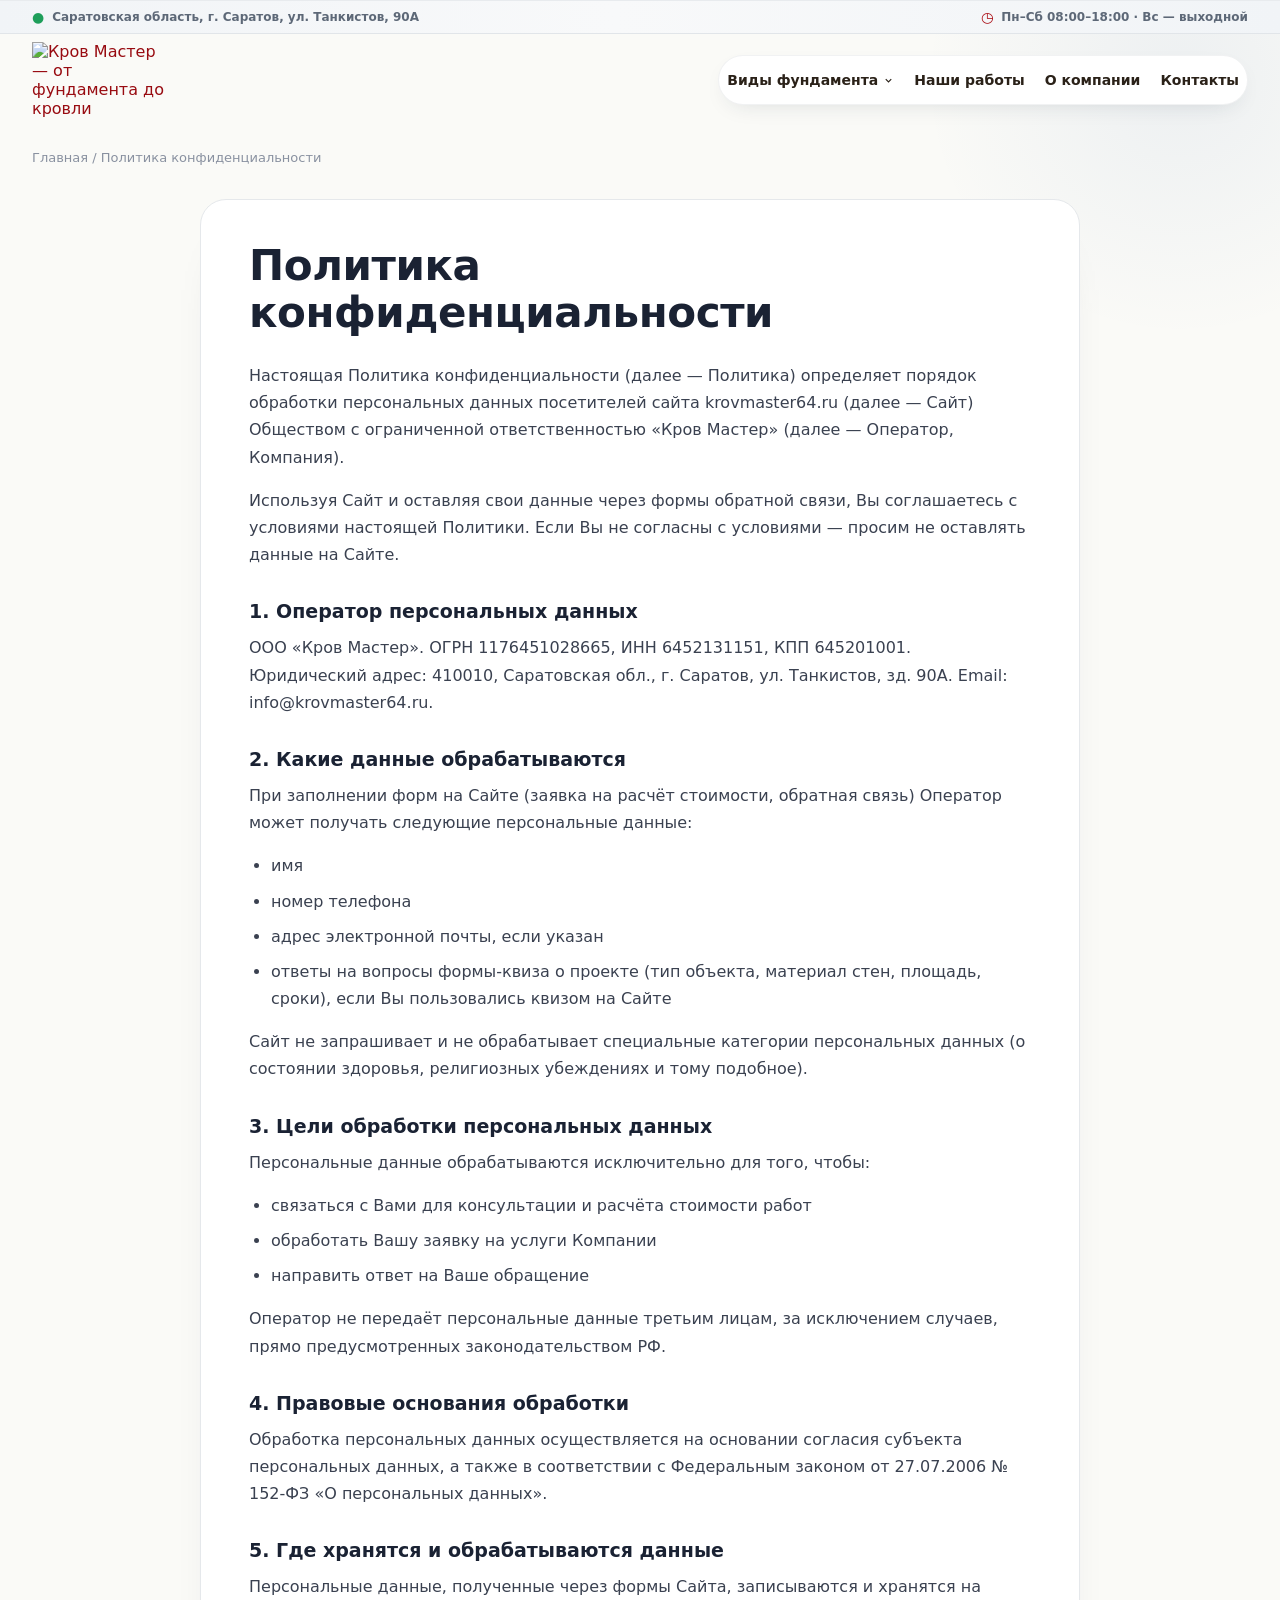
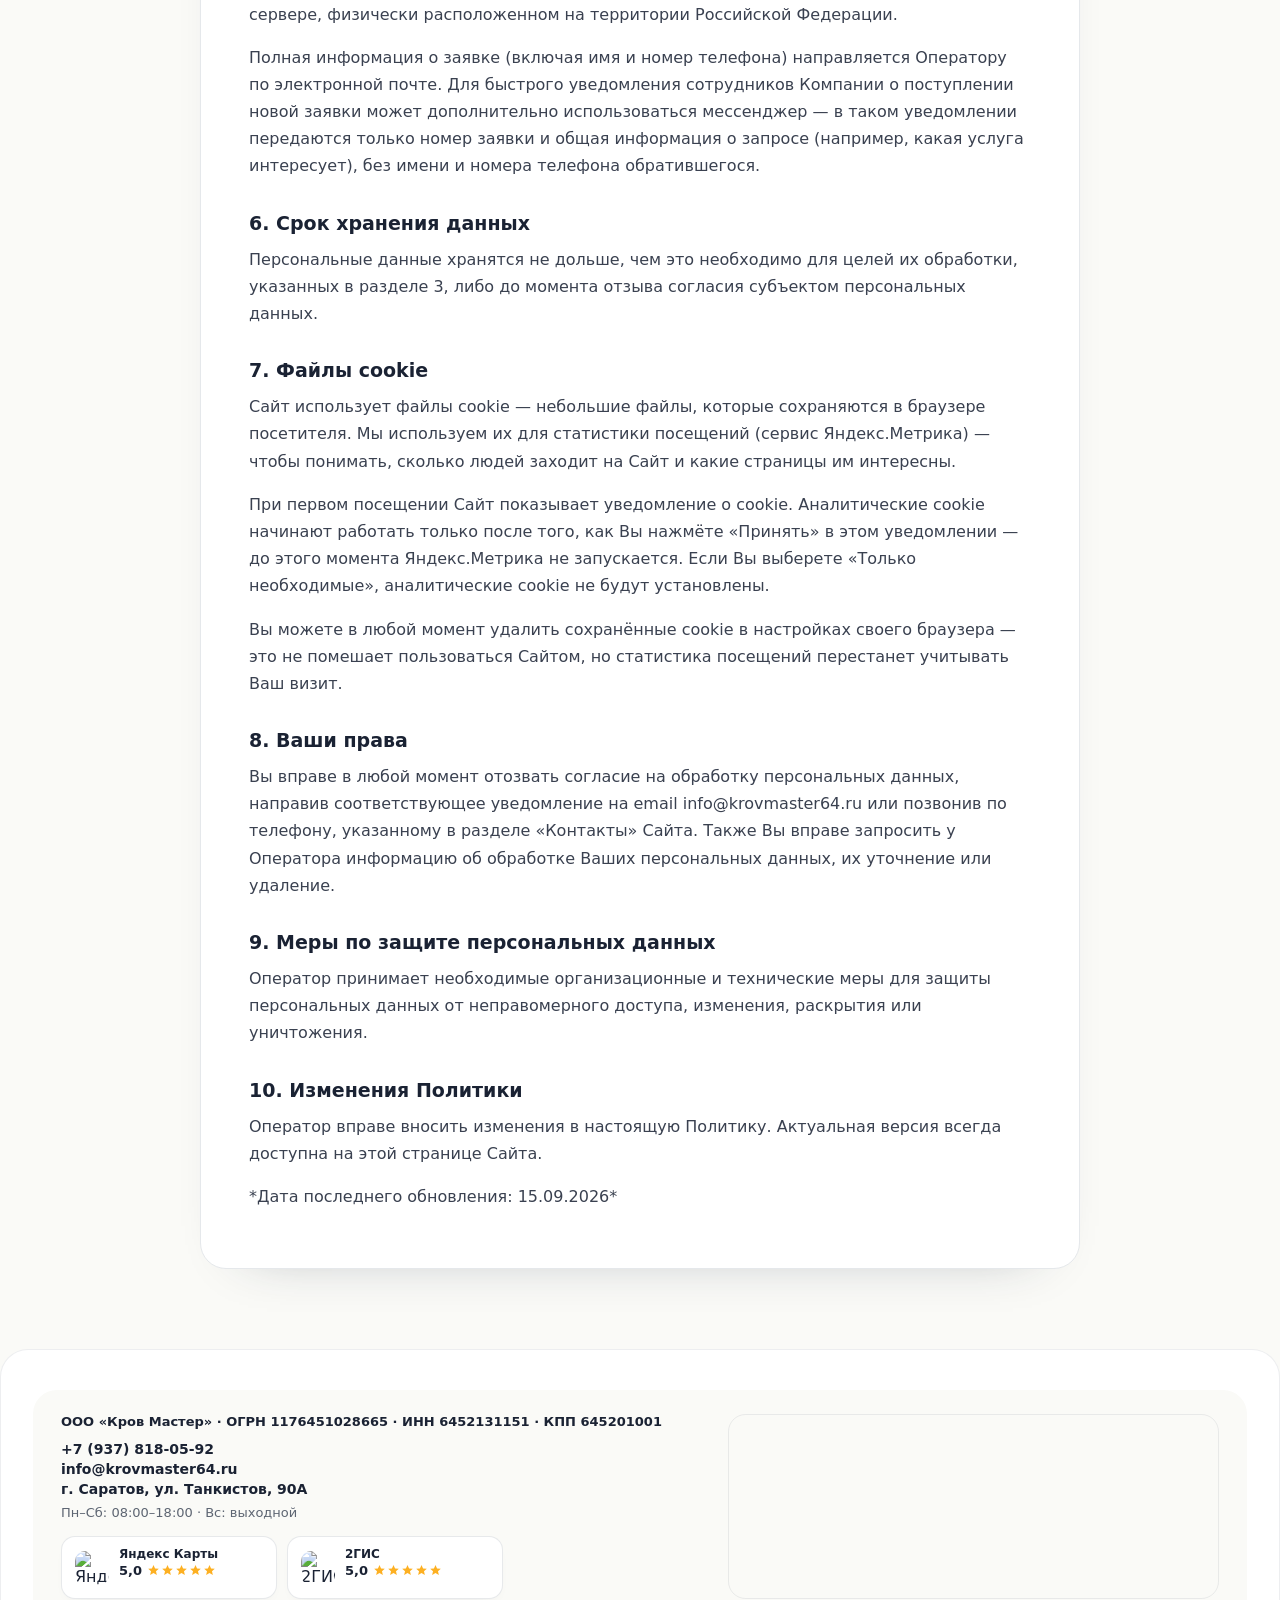
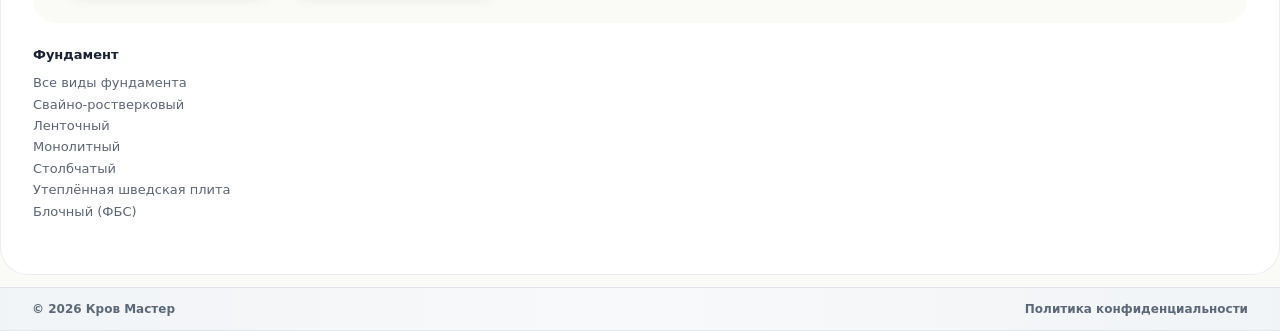
==== commit d076c925: "Исправить пути ресурсов в превью" ====
--- a/politika-konfidencialnosti/index.html
+++ b/politika-konfidencialnosti/index.html
@@ -5,8 +5,8 @@
 <meta name="description" content="Политика конфиденциальности сайта «Кров Мастер»: обработка персональных данных согласно 152-ФЗ «О персональных данных».">
 <link rel="canonical" href="https://fundament-saratov.ru/politika-konfidencialnosti/">
 <meta name="robots" content="noindex,follow">
-<link rel="icon" href="/assets/favicon.png">
-<link rel="stylesheet" href="/assets/fonts.css">
+<link rel="icon" href="/krov-master-fundament-onepage-preview/assets/favicon.png">
+<link rel="stylesheet" href="/krov-master-fundament-onepage-preview/assets/fonts.css">
 <script type="application/ld+json">{"@context": "https://schema.org", "@graph": [{"@type": "HomeAndConstructionBusiness", "@id": "https://krovmaster64.ru/#business", "name": "Кров Мастер", "legalName": "ООО «Кров Мастер»", "url": "https://krovmaster64.ru", "image": "https://krovmaster64.ru/assets/logo.png", "telephone": "+79378180592", "address": {"@type": "PostalAddress", "streetAddress": "ул. Танкистов, 90А", "addressLocality": "Саратов", "addressRegion": "Саратовская область", "postalCode": "410010", "addressCountry": "RU"}, "areaServed": [{"@type": "City", "name": "Саратов"}, {"@type": "City", "name": "Энгельс"}, {"@type": "AdministrativeArea", "name": "Саратовская область"}], "priceRange": "₽₽", "geo": {"@type": "GeoCoordinates", "latitude": 51.574918, "longitude": 46.02592}, "sameAs": ["https://yandex.ru/maps/org/krov_master/140335540246/reviews/", "https://2gis.ru/saratov/firm/70000001050272434/tab/reviews"], "aggregateRating": {"@type": "AggregateRating", "ratingValue": "5", "reviewCount": "3", "bestRating": "5"}, "openingHoursSpecification": [{"@type": "OpeningHoursSpecification", "dayOfWeek": ["Monday", "Tuesday", "Wednesday", "Thursday", "Friday", "Saturday"], "opens": "08:00", "closes": "18:00"}]}, {"@type": "WebPage", "name": "Политика конфиденциальности", "description": "Политика конфиденциальности сайта «Кров Мастер»: обработка персональных данных согласно 152-ФЗ «О персональных данных».", "url": "https://krovmaster64.ru/politika-konfidencialnosti/", "about": {"@id": "https://krovmaster64.ru/#business"}}, {"@type": "BreadcrumbList", "itemListElement": [{"@type": "ListItem", "position": 1, "name": "Главная", "item": "https://krovmaster64.ru/"}, {"@type": "ListItem", "position": 2, "name": "Политика конфиденциальности", "item": "https://krovmaster64.ru/politika-konfidencialnosti/"}]}]}</script>
 <style>
   * { box-sizing: border-box; }
@@ -783,25 +783,25 @@
   }
 </style>
 <meta name="yandex-verification" content="56a7253bbc48aed4" />
-<script src="/assets/lead-attribution.js?v=20260924" defer></script>
-<script src="/assets/cookie-consent.js" defer></script></head><body class="privacy-text-page"><div class="bg-blob"></div>
+<script src="/krov-master-fundament-onepage-preview/assets/lead-attribution.js?v=20260924" defer></script>
+<script src="/krov-master-fundament-onepage-preview/assets/cookie-consent.js" defer></script></head><body class="privacy-text-page"><div class="bg-blob"></div>
 <header class="wrap">
   <div class="header-info-bar"><div class="header-address"><span class="header-info-icon">●</span>Саратовская область, г. Саратов, ул. Танкистов, 90А</div><div class="header-hours"><span class="header-info-icon">◷</span>Пн–Сб 08:00–18:00 · Вс — выходной</div></div>
   <div class="header-inner">
-    <div class="logo"><a href="/"><img src="/assets/logo.png" alt="Кров Мастер — от фундамента до кровли"></a></div>
+    <div class="logo"><a href="/krov-master-fundament-onepage-preview/"><img src="/krov-master-fundament-onepage-preview/assets/logo.png" alt="Кров Мастер — от фундамента до кровли"></a></div>
     <button class="mobile-menu-btn" type="button" aria-label="Меню" onclick="document.getElementById('mobileMenu').classList.toggle('open'); this.classList.toggle('open');">
       <span class="icon-burger"><svg width="22" height="22" viewBox="0 0 24 24" fill="none" stroke="currentColor" stroke-width="2" stroke-linecap="round"><path d="M4 7h16M4 12h16M4 17h16"/></svg></span><span class="icon-close"><svg width="22" height="22" viewBox="0 0 24 24" fill="none" stroke="currentColor" stroke-width="2" stroke-linecap="round"><path d="M6 6l12 12M18 6L6 18"/></svg></span>
     </button>
     <div class="nav-pill">
-      <div class="nav-links"><div class="nav-item"><div class="nav-top"><a href="/stroitelstvo-fundamentov-v-saratove-i-oblasti/">Виды фундамента</a><svg width="11" height="11" viewBox="0 0 24 24" fill="none" stroke="currentColor" stroke-width="2.5"><path d="M6 9l6 6 6-6"/></svg></div><div class="dropdown"><a href="/stroitelstvo-fundamentov-v-saratove-i-oblasti/">Все виды фундамента</a><a href="/stroitelstvo-fundamentov-v-saratove-i-oblasti/svayno-rostverkovyy-fundament/">Свайно-ростверковый</a><a href="/stroitelstvo-fundamentov-v-saratove-i-oblasti/lentochnyy-fundament/">Ленточный</a><a href="/stroitelstvo-fundamentov-v-saratove-i-oblasti/monolitnyy-fundament/">Монолитный</a><a href="/stroitelstvo-fundamentov-v-saratove-i-oblasti/stolbchatyy-fundament/">Столбчатый</a><a href="/stroitelstvo-fundamentov-v-saratove-i-oblasti/uteplennaya-shvedskaya-plita/">Утеплённая шведская плита</a><a href="/stroitelstvo-fundamentov-v-saratove-i-oblasti/blochnyy-fundament-bloki-fbs/">Блочный (ФБС)</a></div></div><a href="/#fundament-raboty">Наши работы</a><a href="/o-kompanii/">О компании</a><a href="/#kontakty">Контакты</a></div>
+      <div class="nav-links"><div class="nav-item"><div class="nav-top"><a href="/krov-master-fundament-onepage-preview/stroitelstvo-fundamentov-v-saratove-i-oblasti/">Виды фундамента</a><svg width="11" height="11" viewBox="0 0 24 24" fill="none" stroke="currentColor" stroke-width="2.5"><path d="M6 9l6 6 6-6"/></svg></div><div class="dropdown"><a href="/krov-master-fundament-onepage-preview/stroitelstvo-fundamentov-v-saratove-i-oblasti/">Все виды фундамента</a><a href="/krov-master-fundament-onepage-preview/stroitelstvo-fundamentov-v-saratove-i-oblasti/svayno-rostverkovyy-fundament/">Свайно-ростверковый</a><a href="/krov-master-fundament-onepage-preview/stroitelstvo-fundamentov-v-saratove-i-oblasti/lentochnyy-fundament/">Ленточный</a><a href="/krov-master-fundament-onepage-preview/stroitelstvo-fundamentov-v-saratove-i-oblasti/monolitnyy-fundament/">Монолитный</a><a href="/krov-master-fundament-onepage-preview/stroitelstvo-fundamentov-v-saratove-i-oblasti/stolbchatyy-fundament/">Столбчатый</a><a href="/krov-master-fundament-onepage-preview/stroitelstvo-fundamentov-v-saratove-i-oblasti/uteplennaya-shvedskaya-plita/">Утеплённая шведская плита</a><a href="/krov-master-fundament-onepage-preview/stroitelstvo-fundamentov-v-saratove-i-oblasti/blochnyy-fundament-bloki-fbs/">Блочный (ФБС)</a></div></div><a href="/krov-master-fundament-onepage-preview/#fundament-raboty">Наши работы</a><a href="/krov-master-fundament-onepage-preview/o-kompanii/">О компании</a><a href="/krov-master-fundament-onepage-preview/#kontakty">Контакты</a></div>
       <a class="max-pill max-pill-header" href="https://max.ru/u/f9LHodD0cOIrObkjUjm0d6hLX_1h2Oj4koKJIp0BwMBMB0INw_tDnEkESIk" target="_blank" rel="noopener" aria-label="Написать в MAX" title="Написать в MAX"><img src="https://max.ru/favicon.svg" alt="" width="34" height="34"></a>
       <a class="cta-pill" href="tel:+79378180592"><span class="cta-full-text">+7 (937) 818-05-92</span><span class="cta-short-text">Позвонить</span></a>
     </div>
   </div>
   <div class="mobile-menu" id="mobileMenu">
-    <div class="mobile-menu-inner"><details><summary>Виды фундамента<svg width="11" height="11" viewBox="0 0 24 24" fill="none" stroke="currentColor" stroke-width="2.5"><path d="M6 9l6 6 6-6"/></svg></summary><div class="mobile-submenu"><a href="/stroitelstvo-fundamentov-v-saratove-i-oblasti/">Все виды фундамента</a><a href="/stroitelstvo-fundamentov-v-saratove-i-oblasti/svayno-rostverkovyy-fundament/">Свайно-ростверковый</a><a href="/stroitelstvo-fundamentov-v-saratove-i-oblasti/lentochnyy-fundament/">Ленточный</a><a href="/stroitelstvo-fundamentov-v-saratove-i-oblasti/monolitnyy-fundament/">Монолитный</a><a href="/stroitelstvo-fundamentov-v-saratove-i-oblasti/stolbchatyy-fundament/">Столбчатый</a><a href="/stroitelstvo-fundamentov-v-saratove-i-oblasti/uteplennaya-shvedskaya-plita/">Утеплённая шведская плита</a><a href="/stroitelstvo-fundamentov-v-saratove-i-oblasti/blochnyy-fundament-bloki-fbs/">Блочный (ФБС)</a></div></details><a href="/#fundament-raboty">Наши работы</a><a href="/o-kompanii/">О компании</a><a href="/#kontakty">Контакты</a><a class="mobile-cta" href="tel:+79378180592">Позвонить</a></div>
+    <div class="mobile-menu-inner"><details><summary>Виды фундамента<svg width="11" height="11" viewBox="0 0 24 24" fill="none" stroke="currentColor" stroke-width="2.5"><path d="M6 9l6 6 6-6"/></svg></summary><div class="mobile-submenu"><a href="/krov-master-fundament-onepage-preview/stroitelstvo-fundamentov-v-saratove-i-oblasti/">Все виды фундамента</a><a href="/krov-master-fundament-onepage-preview/stroitelstvo-fundamentov-v-saratove-i-oblasti/svayno-rostverkovyy-fundament/">Свайно-ростверковый</a><a href="/krov-master-fundament-onepage-preview/stroitelstvo-fundamentov-v-saratove-i-oblasti/lentochnyy-fundament/">Ленточный</a><a href="/krov-master-fundament-onepage-preview/stroitelstvo-fundamentov-v-saratove-i-oblasti/monolitnyy-fundament/">Монолитный</a><a href="/krov-master-fundament-onepage-preview/stroitelstvo-fundamentov-v-saratove-i-oblasti/stolbchatyy-fundament/">Столбчатый</a><a href="/krov-master-fundament-onepage-preview/stroitelstvo-fundamentov-v-saratove-i-oblasti/uteplennaya-shvedskaya-plita/">Утеплённая шведская плита</a><a href="/krov-master-fundament-onepage-preview/stroitelstvo-fundamentov-v-saratove-i-oblasti/blochnyy-fundament-bloki-fbs/">Блочный (ФБС)</a></div></details><a href="/krov-master-fundament-onepage-preview/#fundament-raboty">Наши работы</a><a href="/krov-master-fundament-onepage-preview/o-kompanii/">О компании</a><a href="/krov-master-fundament-onepage-preview/#kontakty">Контакты</a><a class="mobile-cta" href="tel:+79378180592">Позвонить</a></div>
   </div>
-</header><div class="wrap breadcrumb"><a href="/">Главная</a> / Политика конфиденциальности</div>
+</header><div class="wrap breadcrumb"><a href="/krov-master-fundament-onepage-preview/">Главная</a> / Политика конфиденциальности</div>
 <main class="wrap"><article class="privacy-document"><h1><span>Политика</span><span>конфиденциальности</span></h1><div class="content">
 <p>Настоящая Политика конфиденциальности (далее — Политика) определяет порядок обработки персональных данных посетителей сайта krovmaster64.ru (далее — Сайт) Обществом с ограниченной ответственностью «Кров Мастер» (далее — Оператор, Компания).</p>
 <p>Используя Сайт и оставляя свои данные через формы обратной связи, Вы соглашаетесь с условиями настоящей Политики. Если Вы не согласны с условиями — просим не оставлять данные на Сайте.</p>
@@ -843,11 +843,11 @@
       <a class="max-contact-line" href="https://max.ru/u/f9LHodD0cOIrObkjUjm0d6hLX_1h2Oj4koKJIp0BwMBMB0INw_tDnEkESIk" target="_blank" rel="noopener"><img src="https://max.ru/favicon.svg" alt="" width="28" height="28">Написать в MAX</a>
       <div class="trust-chips">
     <a class="trust-chip yandex" href="https://yandex.ru/maps/org/krov_master/140335540246/reviews/" target="_blank" rel="noopener">
-      <span class="tc-icon"><img src="/assets/yandex-maps.svg" alt="Яндекс Карты"></span>
+      <span class="tc-icon"><img src="/krov-master-fundament-onepage-preview/assets/yandex-maps.svg" alt="Яндекс Карты"></span>
       <span class="tc-info"><span class="tc-source">Яндекс Карты</span><span class="tc-rating"><b>5,0</b><span class="tc-stars"><svg width="13" height="13" viewBox="0 0 24 24" fill="currentColor"><path d="M12 2l2.9 6.3 6.9.6-5.2 4.6 1.6 6.8L12 16.8 5.8 20.3l1.6-6.8L2.2 8.9l6.9-.6L12 2z"/></svg><svg width="13" height="13" viewBox="0 0 24 24" fill="currentColor"><path d="M12 2l2.9 6.3 6.9.6-5.2 4.6 1.6 6.8L12 16.8 5.8 20.3l1.6-6.8L2.2 8.9l6.9-.6L12 2z"/></svg><svg width="13" height="13" viewBox="0 0 24 24" fill="currentColor"><path d="M12 2l2.9 6.3 6.9.6-5.2 4.6 1.6 6.8L12 16.8 5.8 20.3l1.6-6.8L2.2 8.9l6.9-.6L12 2z"/></svg><svg width="13" height="13" viewBox="0 0 24 24" fill="currentColor"><path d="M12 2l2.9 6.3 6.9.6-5.2 4.6 1.6 6.8L12 16.8 5.8 20.3l1.6-6.8L2.2 8.9l6.9-.6L12 2z"/></svg><svg width="13" height="13" viewBox="0 0 24 24" fill="currentColor"><path d="M12 2l2.9 6.3 6.9.6-5.2 4.6 1.6 6.8L12 16.8 5.8 20.3l1.6-6.8L2.2 8.9l6.9-.6L12 2z"/></svg></span></span></span>
     </a>
     <a class="trust-chip dgis" href="https://2gis.ru/saratov/firm/70000001050272434/tab/reviews" target="_blank" rel="noopener">
-      <span class="tc-icon"><img src="/assets/2gis.png" alt="2ГИС"></span>
+      <span class="tc-icon"><img src="/krov-master-fundament-onepage-preview/assets/2gis.png" alt="2ГИС"></span>
       <span class="tc-info"><span class="tc-source">2ГИС</span><span class="tc-rating"><b>5,0</b><span class="tc-stars"><svg width="13" height="13" viewBox="0 0 24 24" fill="currentColor"><path d="M12 2l2.9 6.3 6.9.6-5.2 4.6 1.6 6.8L12 16.8 5.8 20.3l1.6-6.8L2.2 8.9l6.9-.6L12 2z"/></svg><svg width="13" height="13" viewBox="0 0 24 24" fill="currentColor"><path d="M12 2l2.9 6.3 6.9.6-5.2 4.6 1.6 6.8L12 16.8 5.8 20.3l1.6-6.8L2.2 8.9l6.9-.6L12 2z"/></svg><svg width="13" height="13" viewBox="0 0 24 24" fill="currentColor"><path d="M12 2l2.9 6.3 6.9.6-5.2 4.6 1.6 6.8L12 16.8 5.8 20.3l1.6-6.8L2.2 8.9l6.9-.6L12 2z"/></svg><svg width="13" height="13" viewBox="0 0 24 24" fill="currentColor"><path d="M12 2l2.9 6.3 6.9.6-5.2 4.6 1.6 6.8L12 16.8 5.8 20.3l1.6-6.8L2.2 8.9l6.9-.6L12 2z"/></svg><svg width="13" height="13" viewBox="0 0 24 24" fill="currentColor"><path d="M12 2l2.9 6.3 6.9.6-5.2 4.6 1.6 6.8L12 16.8 5.8 20.3l1.6-6.8L2.2 8.9l6.9-.6L12 2z"/></svg></span></span></span>
     </a>
   </div>
@@ -855,11 +855,11 @@
     </div>
     <div class="footer-map"><iframe src="https://yandex.ru/map-widget/v1/?ll=46.025920%2C51.574918&mode=search&oid=140335540246&ol=biz&z=15&view=200m" loading="lazy" referrerpolicy="no-referrer-when-downgrade" title="Кров Мастер на карте"></iframe></div>
   </div>
-  <div class="footer-cols"><div class="footer-col"><h4>Фундамент</h4><div class="footer-links"><a href="/stroitelstvo-fundamentov-v-saratove-i-oblasti/">Все виды фундамента</a><a href="/stroitelstvo-fundamentov-v-saratove-i-oblasti/svayno-rostverkovyy-fundament/">Свайно-ростверковый</a><a href="/stroitelstvo-fundamentov-v-saratove-i-oblasti/lentochnyy-fundament/">Ленточный</a><a href="/stroitelstvo-fundamentov-v-saratove-i-oblasti/monolitnyy-fundament/">Монолитный</a><a href="/stroitelstvo-fundamentov-v-saratove-i-oblasti/stolbchatyy-fundament/">Столбчатый</a><a href="/stroitelstvo-fundamentov-v-saratove-i-oblasti/uteplennaya-shvedskaya-plita/">Утеплённая шведская плита</a><a href="/stroitelstvo-fundamentov-v-saratove-i-oblasti/blochnyy-fundament-bloki-fbs/">Блочный (ФБС)</a></div></div></div>
+  <div class="footer-cols"><div class="footer-col"><h4>Фундамент</h4><div class="footer-links"><a href="/krov-master-fundament-onepage-preview/stroitelstvo-fundamentov-v-saratove-i-oblasti/">Все виды фундамента</a><a href="/krov-master-fundament-onepage-preview/stroitelstvo-fundamentov-v-saratove-i-oblasti/svayno-rostverkovyy-fundament/">Свайно-ростверковый</a><a href="/krov-master-fundament-onepage-preview/stroitelstvo-fundamentov-v-saratove-i-oblasti/lentochnyy-fundament/">Ленточный</a><a href="/krov-master-fundament-onepage-preview/stroitelstvo-fundamentov-v-saratove-i-oblasti/monolitnyy-fundament/">Монолитный</a><a href="/krov-master-fundament-onepage-preview/stroitelstvo-fundamentov-v-saratove-i-oblasti/stolbchatyy-fundament/">Столбчатый</a><a href="/krov-master-fundament-onepage-preview/stroitelstvo-fundamentov-v-saratove-i-oblasti/uteplennaya-shvedskaya-plita/">Утеплённая шведская плита</a><a href="/krov-master-fundament-onepage-preview/stroitelstvo-fundamentov-v-saratove-i-oblasti/blochnyy-fundament-bloki-fbs/">Блочный (ФБС)</a></div></div></div>
 </footer>
 <div class="footer-bottom"><div class="footer-bottom-inner wrap">
   <div>© 2026 Кров Мастер</div>
-  <div><a href="/politika-konfidencialnosti/">Политика конфиденциальности</a></div>
+  <div><a href="/krov-master-fundament-onepage-preview/politika-konfidencialnosti/">Политика конфиденциальности</a></div>
 </div></div>
 <button type="button" class="back-to-top" id="back-to-top" aria-label="Вернуться наверх" title="Наверх"><svg width="20" height="20" viewBox="0 0 24 24" fill="none" stroke="currentColor" stroke-width="2.4" stroke-linecap="round" stroke-linejoin="round"><path d="M6 15l6-6 6 6"/></svg></button>
 <div class="mobile-conversion-bar"><a href="tel:+79378180592">Позвонить</a><button type="button" class="js-open-lead">Получить расчёт</button></div>
@@ -871,7 +871,7 @@
       <h3 class="lead-modal-title"><span>Наш специалист свяжется</span><span>с вами в ближайшее время</span></h3>
       <input type="text" name="name" placeholder="Имя" autocomplete="name">
       <input type="tel" name="phone" placeholder="Телефон *" autocomplete="tel" required>
-      <label class="consent"><input type="checkbox" name="consent" required style="margin-top:2px;"><span>Даю согласие на обработку персональных данных в соответствии с <a href="/politika-konfidencialnosti/">политикой конфиденциальности</a></span></label>
+      <label class="consent"><input type="checkbox" name="consent" required style="margin-top:2px;"><span>Даю согласие на обработку персональных данных в соответствии с <a href="/krov-master-fundament-onepage-preview/politika-konfidencialnosti/">политикой конфиденциальности</a></span></label>
       <button type="submit">Отправить</button>
       <p class="form-status" id="lead-modal-status" aria-live="polite"></p>
     </form>
